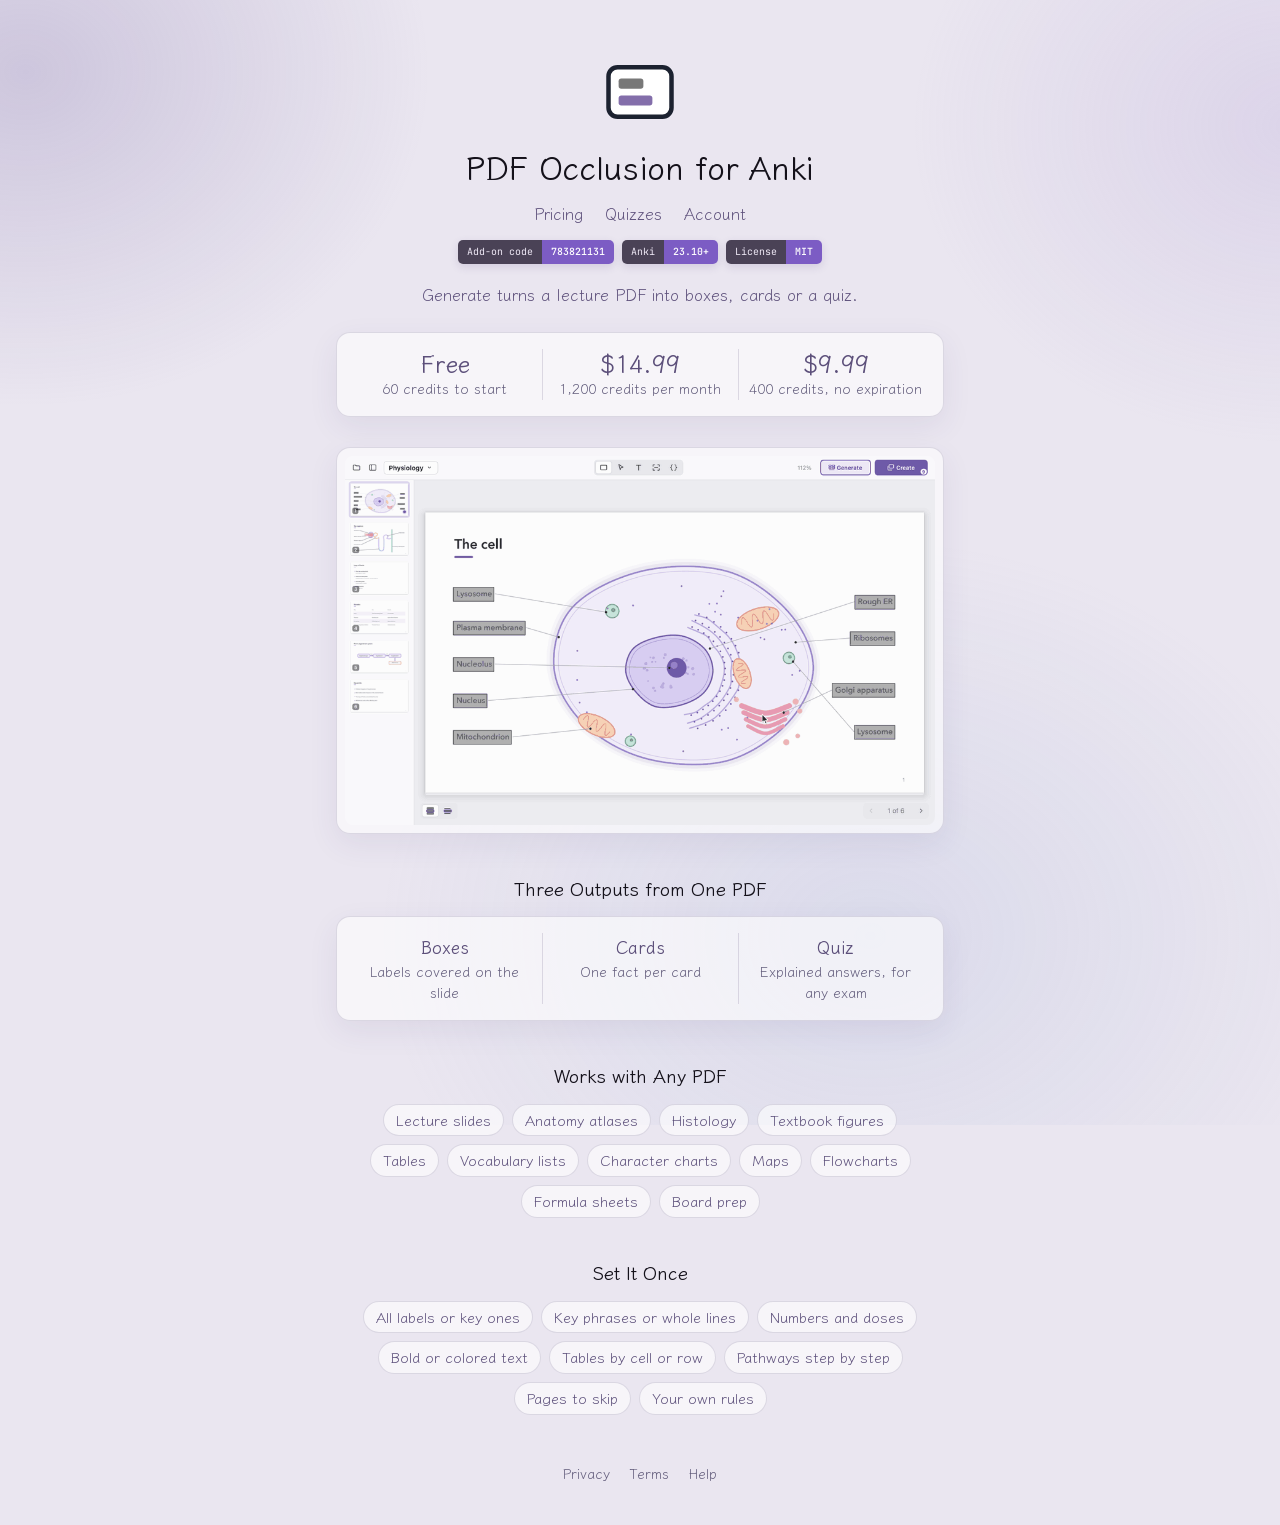
==== index.html @ ec4ec533 "Quiz player laid out like the jeff player (top bar, question list down the left, white card, round b" ====
<!doctype html>
<html lang="en">
<head>
<meta charset="utf-8">
<meta name="viewport" content="width=device-width, initial-scale=1">
<title>PDF Occlusion for Anki</title>
<meta name="description" content="PDF Occlusion is an Anki add-on that turns lecture PDFs into image occlusion cards. Generate places the boxes, writes text cards or makes a practice quiz. Your first 60 credits are free.">
<meta property="og:title" content="PDF Occlusion for Anki">
<meta property="og:description" content="An Anki add-on that turns lecture PDFs into flashcards and quizzes.">
<meta property="og:image" content="https://pdf-occlusion.com/assets/og.png">
<meta property="og:url" content="https://pdf-occlusion.com/">
<link rel="canonical" href="https://pdf-occlusion.com/">
<meta name="twitter:card" content="summary_large_image">
<link rel="icon" href="/favicon.svg" type="image/svg+xml">
<link rel="preconnect" href="https://fonts.googleapis.com">
<link rel="preconnect" href="https://fonts.gstatic.com" crossorigin>
<link href="https://fonts.googleapis.com/css2?family=Klee+One:wght@400;600&family=JetBrains+Mono:wght@400;500&display=swap" rel="stylesheet">
<link rel="stylesheet" href="/assets/site.css?v=040ac43d">
</head>
<body>
<main>
<div class="top">
  <a href="/" aria-label="PDF Occlusion home"><img class="mark" src="/assets/logo.svg" alt=""></a>
  <h1>PDF Occlusion for Anki</h1>
  <nav class="links" aria-label="Main">
    <a href="/pricing/">Pricing</a>
    <a href="/quiz/">Quizzes</a>
    <a href="/account/">Account</a>
  </nav>
</div>

<div class="badges">
  <span class="badge"><span class="badge-k">Add-on code</span><span class="badge-v">783821131</span></span>
  <span class="badge"><span class="badge-k">Anki</span><span class="badge-v">23.10+</span></span>
  <span class="badge"><span class="badge-k">License</span><span class="badge-v">MIT</span></span>
</div>

<p class="lede">Generate turns a lecture PDF into boxes, cards or a quiz.</p>

<div style="margin-top:26px"><div class="panel prices">
  <div><div class="amount">Free</div><div class="what">60 credits to start</div></div>
  <div><div class="amount">$14.99</div><div class="what">1,200 credits per month</div></div>
  <div><div class="amount">$9.99</div><div class="what">400 credits, no expiration</div></div>
</div></div>

<div class="panel demo">
  <img src="/assets/demo.gif" width="840" height="525" alt="PDF Occlusion open in Anki, placing boxes over the labels of a physiology slide">
</div>

<section class="center">
  <h2>Three Outputs from One PDF</h2>
  <div class="panel outputs">
    <div><div class="name">Boxes</div><div class="what">Labels covered on the slide</div></div>
    <div><div class="name">Cards</div><div class="what">One fact per card</div></div>
    <div><div class="name">Quiz</div><div class="what">Explained answers, for any exam</div></div>
  </div>
</section>

<section class="center">
  <h2>Works with Any PDF</h2>
  <ul class="chips">
    <li>Lecture slides</li>
    <li>Anatomy atlases</li>
    <li>Histology</li>
    <li>Textbook figures</li>
    <li>Tables</li>
    <li>Vocabulary lists</li>
    <li>Character charts</li>
    <li>Maps</li>
    <li>Flowcharts</li>
    <li>Formula sheets</li>
    <li>Board prep</li>
  </ul>
</section>

<section class="center">
  <h2>Set It Once</h2>
  <ul class="chips">
    <li>All labels or key ones</li>
    <li>Key phrases or whole lines</li>
    <li>Numbers and doses</li>
    <li>Bold or colored text</li>
    <li>Tables by cell or row</li>
    <li>Pathways step by step</li>
    <li>Pages to skip</li>
    <li>Your own rules</li>
  </ul>
</section>
</main>
<footer>
  <nav aria-label="Footer">
    <a href="/privacy/">Privacy</a>
    <a href="/terms/">Terms</a>
    <a href="mailto:support@pdf-occlusion.com">Help</a>
  </nav>
</footer>
<script>
(function () {
  try {
    var k = "po-anon", id = localStorage.getItem(k);
    if (!id) { id = crypto.randomUUID ? crypto.randomUUID() : String(Math.random()).slice(2) + Date.now(); localStorage.setItem(k, id); }
    var api = "https://pdf-occlusion-api.pdf-occlusion.workers.dev/v1/events";
    var send = function (name, props) {
      try { navigator.sendBeacon(api, new Blob([JSON.stringify({ anon: id, events: [{ name: name, at: Date.now(), props: props }] })], { type: "text/plain" })); } catch (e) {}
    };
    window.poTrack = send;
    var ref = document.referrer ? new URL(document.referrer).hostname : "";
    var utm = new URLSearchParams(location.search).get("utm_source") || "";
    send("page_view", { path: location.pathname, ref: ref === location.hostname ? "" : ref, utm: utm.slice(0, 40) });
    document.addEventListener("click", function (e) {
      var a = e.target.closest && e.target.closest("a, button");
      if (a) send("click", { window: "web", page: location.pathname, button: (a.textContent || a.getAttribute("aria-label") || "").trim().slice(0, 60), href: (a.getAttribute("href") || "").split("?")[0] });
    }, true);
  } catch (e) {}
})();
</script>
</body>
</html>
---- assets/site.css ----
/* pdf occlusion, in the bananasrlowkeygood house style */
* { margin: 0; padding: 0; box-sizing: border-box; }

:root {
  --bg: #eae6f0;
  --ink: #14111a;
  --accent: #5c4f7a;
  --accent-hi: #6e5f90;
  --accent-lo: #3e3456;
  --muted: #625c7b;
  --card: rgba(255, 255, 255, 0.6);
  --line: rgba(92, 79, 122, 0.18);
  --gray: #c9c5d1;
  --red: #b3445a;
  --mono: "JetBrains Mono", ui-monospace, Menlo, monospace;
}

html { -webkit-text-size-adjust: 100%; }
body {
  font-family: "Klee One", cursive;
  font-size: 16px;
  line-height: 1.55;
  background: var(--bg);
  color: var(--ink);
  min-height: 100vh;
  overflow-x: hidden;
  position: relative;
}
body::before {
  content: "";
  position: fixed;
  inset: -25%;
  z-index: 0;
  pointer-events: none;
  background:
    radial-gradient(34% 40% at 18% 22%, rgba(124, 108, 168, 0.26), transparent 62%),
    radial-gradient(32% 38% at 84% 26%, rgba(170, 150, 210, 0.22), transparent 62%),
    radial-gradient(40% 46% at 62% 86%, rgba(150, 170, 214, 0.18), transparent 64%);
  animation: drift 26s ease-in-out infinite alternate;
}
@keyframes drift {
  0%   { transform: translate3d(-2%, -1%, 0) scale(1.05); }
  100% { transform: translate3d(2%, 3%, 0) scale(1.13); }
}
@media (prefers-reduced-motion: reduce) { body::before { animation: none; } }

main, footer { position: relative; z-index: 1; }
main { max-width: 640px; margin: 0 auto; padding: 56px 16px 40px; }

a { color: var(--accent); text-decoration: none; }
a:hover { text-decoration: underline; }
:focus-visible { outline: 2px solid var(--accent); outline-offset: 2px; border-radius: 4px; }

/* top of every page: the mark, the name, the links */
.top { display: flex; flex-direction: column; align-items: center; text-align: center; }
.top .mark { width: 72px; height: 72px; }
.top.small .mark { width: 44px; height: 44px; }
h1 { font-weight: 600; font-size: 2rem; letter-spacing: -0.01em; margin-top: 8px; }
.top.small h1 { font-size: 1.5rem; margin-top: 4px; }
nav.links { display: flex; justify-content: center; flex-wrap: wrap; gap: 6px 22px; margin-top: 10px; }
nav.links a[aria-current] { color: var(--ink); }

.badges { display: flex; justify-content: center; flex-wrap: wrap; gap: 8px; margin: 14px 0 0; }
.badge {
  display: inline-flex; border-radius: 5px; overflow: hidden; text-decoration: none;
  font-family: var(--mono); font-size: 0.62rem; box-shadow: 0 3px 8px rgba(70, 50, 110, 0.14);
}
.badge:hover { text-decoration: none; }
.badge span { padding: 4px 9px; white-space: nowrap; }
.badge-k { background: #4a4256; color: #efe9f6; }
.badge-v { background: #7c5cc4; color: #fff; font-weight: 500; }

.lede { text-align: center; color: var(--accent); max-width: 44ch; margin: 18px auto 0; }

section { margin-top: 40px; }
section.center h2 { text-align: center; margin-bottom: 14px; }
h2 { font-size: 1.15rem; font-weight: 600; margin-bottom: 8px; }
p + p { margin-top: 10px; }
.muted { color: var(--muted); }
.small { font-size: 0.88rem; }
.center { text-align: center; }

.panel {
  background: var(--card); border: 1px solid var(--line); border-radius: 14px;
  padding: 18px 20px; box-shadow: 0 10px 30px rgba(70, 50, 110, 0.08);
}
.panel + .panel { margin-top: 14px; }
.demo { padding: 8px; margin-top: 30px; }
.demo img { display: block; width: 100%; height: auto; border-radius: 8px; }

ul.plain { list-style: none; }
ul.dots { padding-left: 1.1em; }
ul.dots li + li { margin-top: 4px; }

/* buttons, as on rounds */
button, .btn {
  font: inherit; font-size: 0.95rem; cursor: pointer; display: inline-flex; align-items: center; gap: 8px;
  border: 1px solid var(--line); background: var(--card); color: var(--accent);
  border-radius: 10px; padding: 7px 14px; text-decoration: none; line-height: 1.3;
}
button:hover:not(:disabled), .btn:hover { border-color: var(--accent); text-decoration: none; }
.primary { background: var(--accent); color: #fff; border-color: var(--accent); }
.primary:hover:not(:disabled) { background: var(--accent-hi); border-color: var(--accent-hi); }
.primary:active:not(:disabled) { background: var(--accent-lo); }
button:disabled { background: var(--gray); border-color: var(--gray); color: #fff; cursor: default; }
.row { display: flex; flex-wrap: wrap; gap: 8px; margin-top: 14px; }
.row.center { justify-content: center; }
.g-icon { width: 16px; height: 16px; }

/* pricing: one line per way to pay */
.price-list li {
  display: grid; grid-template-columns: minmax(0, 1fr) auto; align-items: center; gap: 4px 16px;
  padding: 14px 0; border-top: 1px solid var(--line);
}
.price-list li:first-child { border-top: none; padding-top: 2px; }
.price-list li:last-child { padding-bottom: 2px; }
.price-list .name { font-weight: 600; }
.price-list .what { color: var(--muted); font-size: 0.9rem; }
.price-list .amount { color: var(--accent); }

/* account */
.left { font-size: 2.6rem; font-weight: 600; color: var(--accent); line-height: 1.1; }
dl.kv { display: grid; grid-template-columns: max-content 1fr; gap: 4px 18px; margin-top: 12px; font-size: 0.95rem; }
dl.kv dt { color: var(--muted); }
.list li { display: flex; justify-content: space-between; gap: 12px; padding: 7px 0; border-top: 1px solid var(--line); font-size: 0.95rem; }
.list li:first-child { border-top: none; }
.list li span:last-child { color: var(--muted); white-space: nowrap; }
h3 { font-size: 1rem; font-weight: 600; margin-bottom: 6px; }

.code { font-family: var(--mono); font-size: 2rem; letter-spacing: 0.08em; color: var(--accent); text-align: center; margin-top: 18px; }
.note { margin-top: 14px; color: var(--accent); }
.error { margin-top: 14px; color: var(--red); font-size: 0.92rem; }

/* privacy and terms */
.prose h2 { margin-top: 28px; }
.prose ul { padding-left: 1.1em; margin-top: 8px; }
.prose li + li { margin-top: 6px; }

footer { max-width: 640px; margin: 0 auto; padding: 8px 16px 40px; text-align: center; font-size: 0.88rem; }
footer nav { display: flex; justify-content: center; flex-wrap: wrap; gap: 6px 20px; }
footer a { color: var(--muted); }

.hidden { display: none !important; }

@media (max-width: 520px) {
  main { padding-top: 40px; }
  .price-list li { grid-template-columns: 1fr; }
}

/* back to the home page, top left on every other page */
.back { position: absolute; top: 18px; left: 16px; z-index: 2; color: var(--accent); font-size: 1rem; }
.back:hover { color: var(--accent); }

/* home: prices up front */
.prices { display: grid; grid-template-columns: repeat(3, 1fr); text-align: center; padding: 16px 10px; }
.prices > div + div { border-left: 1px solid var(--line); }
.prices .amount { font-size: 1.5rem; font-weight: 600; color: var(--accent); line-height: 1.2; }
.prices .what { color: var(--muted); font-size: 0.88rem; }

.prose b { font-weight: 600; }

@media (max-width: 520px) {
  .prices { grid-template-columns: 1fr; gap: 10px; }
  .prices > div + div { border-left: none; border-top: 1px solid var(--line); padding-top: 10px; }
}

/* home: the settings, as small chips */
.chips { list-style: none; display: flex; flex-wrap: wrap; justify-content: center; gap: 8px; max-width: 560px; margin: 0 auto; }
.chips li { background: var(--card); border: 1px solid var(--line); border-radius: 999px; padding: 4px 12px; font-size: 0.92rem; color: var(--accent); }

/* quiz: one question at a time, the question list down the left */
:root { --green: #3f7d5c; --amber: #a8730f; }
main.wide { max-width: 1000px; }
button.q-tool { font-size: 0.8rem; padding: 2px 9px; border-radius: 7px; color: var(--muted); white-space: nowrap; }
button.q-tool:hover:not(:disabled) { color: var(--accent); }
button.q-tool.armed { color: var(--red); border-color: var(--red); background: rgba(179, 68, 90, 0.08); }
button.q-tool:disabled { background: transparent; border-color: var(--line); color: var(--gray); }

.q-layout { display: flex; align-items: flex-start; gap: 18px; }
.q-main { flex: 1 1 auto; min-width: 0; }
.q-rail {
  position: sticky; top: 14px; flex: 0 0 156px; display: flex; flex-direction: column; gap: 9px;
  max-height: calc(100vh - 28px); padding: 12px; border-radius: 14px;
  background: var(--card); border: 1px solid var(--line);
}
.q-rail-title { font-size: 0.85rem; color: var(--accent); font-weight: 600; }
.q-counts { font-size: 0.78rem; color: var(--muted); line-height: 1.5; }
.q-counts b { color: var(--ink); font-weight: 600; }
.q-scope { display: flex; border: 1px solid var(--line); border-radius: 8px; overflow: hidden; flex: none; }
.q-scope button { flex: 1 1 0; justify-content: center; border: none; border-radius: 0; background: transparent; font-size: 0.78rem; padding: 3px 4px; white-space: nowrap; }
.q-scope button.on { background: var(--accent); color: #fff; }
.q-grid {
  display: grid; grid-template-columns: repeat(auto-fill, minmax(30px, 1fr)); grid-auto-rows: 30px; gap: 5px;
  align-content: start; min-height: 0; overflow-y: auto; padding: 3px;
}
button.q-chip {
  position: relative; justify-content: center; padding: 0; height: 30px; border-radius: 7px;
  font-family: var(--mono); font-size: 0.72rem; color: var(--muted); background: rgba(255, 255, 255, 0.7);
}
button.q-chip.right { color: var(--green); border-color: rgba(63, 125, 92, 0.55); background: rgba(63, 125, 92, 0.12); }
button.q-chip.wrong { color: var(--red); border-color: rgba(179, 68, 90, 0.55); background: rgba(179, 68, 90, 0.1); }
button.q-chip.skipped { color: var(--amber); border-color: rgba(168, 115, 15, 0.5); background: rgba(168, 115, 15, 0.1); }
button.q-chip.current { box-shadow: 0 0 0 2px var(--accent); }
button.q-chip.flagged::after { content: "\2691"; position: absolute; top: 0; right: 2px; font-size: 0.6rem; line-height: 1.1; color: var(--amber); }
.q-legend { display: flex; flex-direction: column; gap: 3px; padding-top: 8px; border-top: 1px solid var(--line); font-size: 0.74rem; color: var(--muted); }
.q-legend span { display: inline-flex; align-items: center; gap: 6px; }
.q-sw { width: 10px; height: 10px; border-radius: 3px; border: 1px solid var(--line); display: inline-block; }
.q-sw.right { background: rgba(63, 125, 92, 0.25); border-color: var(--green); }
.q-sw.wrong { background: rgba(179, 68, 90, 0.2); border-color: var(--red); }
.q-sw.skipped { background: rgba(168, 115, 15, 0.2); border-color: var(--amber); }
.q-flag-key { font-style: normal; color: var(--amber); width: 10px; text-align: center; }

.q-top { display: flex; justify-content: space-between; align-items: center; gap: 10px; }
.q-meta { color: var(--muted); font-size: 0.85rem; }
.q-tools { display: inline-flex; gap: 6px; }
button.q-timer { font-family: var(--mono); font-variant-numeric: tabular-nums; min-width: 52px; justify-content: center; }
button.q-timer.running { color: var(--accent); border-color: var(--accent); }
button.q-timer.done { color: var(--red); border-color: var(--red); background: rgba(179, 68, 90, 0.08); }
button.q-id { font-family: var(--mono); }
.q-hist { display: flex; flex-wrap: wrap; gap: 5px; margin-top: 8px; }
.q-hist:empty { display: none; }
.q-try { font-size: 0.75rem; padding: 0 9px; border-radius: 999px; border: 1px solid var(--line); white-space: nowrap; }
.q-try.ok { color: var(--green); border-color: rgba(63, 125, 92, 0.5); background: rgba(63, 125, 92, 0.08); }
.q-try.bad { color: var(--red); border-color: rgba(179, 68, 90, 0.5); background: rgba(179, 68, 90, 0.07); }
.q-try b { font-weight: 600; }

.q-stem { white-space: pre-wrap; line-height: 1.7; margin-top: 12px; }
.q-tbl-wrap { overflow-x: auto; margin-top: 12px; }
.q-tbl { border-collapse: collapse; font-size: 0.9rem; min-width: 60%; }
.q-tbl th, .q-tbl td { text-align: left; padding: 5px 12px 5px 0; border-bottom: 1px solid var(--line); }
.q-tbl th { color: var(--muted); font-weight: 400; }
.q-choices { display: flex; flex-direction: column; gap: 8px; margin-top: 16px; }
button.q-choice {
  width: 100%; text-align: left; align-items: flex-start; gap: 12px; color: var(--ink);
  padding: 10px 14px; border-radius: 10px; line-height: 1.45;
}
.q-choice-text { -webkit-user-select: text; user-select: text; }
/* touch: a long press strikes a choice, so no callout or text selection on it */
@media (hover: none) and (pointer: coarse) {
  button.q-choice, button.q-choice .q-choice-text { -webkit-touch-callout: none; -webkit-user-select: none; user-select: none; }
}
.q-letter { color: var(--accent); font-weight: 600; min-width: 1em; }
button.q-choice.selected { border-color: var(--accent); background: rgba(92, 79, 122, 0.1); }
button.q-choice.struck .q-choice-text { text-decoration: line-through; color: var(--muted); }
button.q-choice.locked { cursor: default; }
button.q-choice.locked:hover { border-color: var(--line); }
button.q-choice.right, button.q-choice.right:hover { border-color: var(--green); background: rgba(63, 125, 92, 0.12); }
button.q-choice.wrong, button.q-choice.wrong:hover { border-color: var(--red); background: rgba(179, 68, 90, 0.1); }
button.q-choice.right .q-letter { color: var(--green); }
button.q-choice.wrong .q-letter { color: var(--red); }
.q-exp { margin-top: 16px; padding-top: 12px; border-top: 1px solid var(--line); font-size: 0.95rem; }
.q-exp h3 { font-size: 0.9rem; color: var(--muted); font-weight: 600; margin-bottom: 6px; }
.q-exp p + p { margin-top: 8px; }
.q-exp p.right b { color: var(--green); }
.q-exp b { font-weight: 600; color: var(--accent); }
.q-actions { display: flex; flex-wrap: wrap; justify-content: space-between; align-items: center; gap: 10px; margin-top: 16px; padding-top: 14px; border-top: 1px solid var(--line); }
.q-score { color: var(--muted); font-size: 0.9rem; }
.q-buttons { display: flex; flex-wrap: wrap; justify-content: flex-end; gap: 8px; margin-left: auto; }
button.q-flag.on { color: #fff; background: var(--amber); border-color: var(--amber); }
button.q-flag.on:hover:not(:disabled) { border-color: var(--amber); }

/* highlights, and the bubble that adds or removes them */
mark.hl { background: #ffe98a; color: inherit; border-radius: 2px; padding: 0.05em 0; -webkit-box-decoration-break: clone; box-decoration-break: clone; cursor: pointer; }
.hl-pop {
  position: absolute; z-index: 30; display: none; gap: 2px; padding: 3px; border-radius: 8px;
  background: #2c2733; box-shadow: 0 4px 14px rgba(20, 17, 26, 0.3); transform: translate(-50%, calc(-100% - 8px));
}
.hl-pop.visible { display: flex; }
.hl-pop.below { transform: translate(-50%, 8px); }
.hl-pop button { border: none; background: transparent; color: #f2eefa; font-size: 0.82rem; padding: 4px 9px; border-radius: 6px; gap: 6px; }
.hl-pop button:hover:not(:disabled) { background: #453d54; }
.hl-pop button[hidden] { display: none; }
.hl-pop .dot { width: 10px; height: 10px; border-radius: 2px; background: #ffe98a; }

/* the score */
.q-result { display: flex; flex-direction: column; align-items: center; gap: 18px; text-align: center; padding: 26px 20px; }
.q-result h2 { margin: 0; }
.q-donut { position: relative; width: 148px; height: 148px; }
.q-donut svg { transform: rotate(-90deg); }
.q-donut-track { stroke: var(--line); }
.q-donut-arc { stroke: var(--green); }
.q-donut-label { position: absolute; inset: 0; display: flex; flex-direction: column; align-items: center; justify-content: center; }
.q-donut-pct { font-size: 1.9rem; font-weight: 600; line-height: 1.1; }
.q-stats { display: grid; grid-template-columns: repeat(5, 1fr); gap: 8px; width: 100%; max-width: 520px; }
.q-stats > div { border: 1px solid var(--line); border-radius: 10px; padding: 10px 4px; background: rgba(255, 255, 255, 0.5); }
.q-stats .v { font-size: 1.35rem; font-weight: 600; line-height: 1.2; }
.q-stats .v.right { color: var(--green); }
.q-stats .v.wrong { color: var(--red); }
.q-stats .l { font-size: 0.8rem; color: var(--muted); }
.q-result .row { margin-top: 0; }

/* Redo Missed: the correct tiles are filed away, the missed ones stay */
.q-veil {
  position: fixed; inset: 0; z-index: 40; display: flex; flex-direction: column; align-items: center; justify-content: center;
  gap: 24px; padding: 32px 16px; background: var(--bg); opacity: 0; transition: opacity 0.4s ease; cursor: pointer;
}
.q-veil.on { opacity: 1; }
.q-veil-head { font-size: 1.05rem; font-weight: 600; color: var(--accent); }
.q-veil-grid { --chip: 30px; display: flex; flex-wrap: wrap; justify-content: center; align-content: center; gap: 5px; width: 100%; max-width: 560px; max-height: 50vh; overflow: hidden; }
.q-tile { transition: transform 0.55s cubic-bezier(0.45, 0, 0.7, 0.25), opacity 0.55s ease; will-change: transform, opacity; }
.q-tile > i {
  display: inline-flex; align-items: center; justify-content: center; width: var(--chip); height: var(--chip);
  border: 1px solid var(--line); border-radius: 7px; font-family: var(--mono); font-size: 0.72rem; font-style: normal;
  animation: q-wiggle 1.15s ease-in-out infinite;
}
.q-tile > i.still { animation: none; }
.q-tile.ok > i { color: var(--green); border-color: rgba(63, 125, 92, 0.55); background: rgba(63, 125, 92, 0.12); }
.q-tile.bad > i { color: var(--red); border-color: rgba(179, 68, 90, 0.55); background: rgba(179, 68, 90, 0.1); }
@keyframes q-wiggle {
  0%, 100% { transform: translate(0, 0) rotate(0deg); }
  25% { transform: translate(0, -1.5px) rotate(-1.5deg); }
  50% { transform: translate(0, 1px) rotate(1deg); }
  75% { transform: translate(0, -1px) rotate(1.5deg); }
}
.q-bin { position: relative; width: 128px; height: 84px; border: 2px solid var(--gray); border-top: none; border-radius: 0 0 16px 16px; background: var(--card); overflow: hidden; }
.q-bin-fill { position: absolute; left: 0; right: 0; bottom: 0; height: 0; background: rgba(63, 125, 92, 0.22); transition: height 0.3s ease; }
.q-bin-label { position: absolute; inset: 0; display: flex; align-items: center; justify-content: center; font-size: 1.1rem; color: var(--accent); font-family: var(--mono); }
.q-veil-note { min-height: 1.5em; color: var(--accent); }

/* phone: the question list lies across the top and scrolls sideways */
@media (max-width: 760px) {
  .q-layout { flex-direction: column; gap: 12px; }
  .q-rail { position: static; flex: none; width: 100%; max-height: none; flex-direction: row; align-items: center; gap: 10px; padding: 8px 10px; }
  .q-rail-title, .q-legend { display: none; }
  .q-counts { flex: none; font-size: 0.74rem; }
  .q-scope { flex-direction: column; }
  .q-grid { flex: 1 1 auto; grid-template-columns: none; grid-auto-flow: column; grid-auto-columns: 30px; overflow-x: auto; overflow-y: hidden; }
  .q-stats { grid-template-columns: repeat(3, 1fr); }
  .q-card { padding: 16px 14px; }
  .q-buttons { width: 100%; gap: 6px; justify-content: space-between; }
}
.list li a { overflow: hidden; text-overflow: ellipsis; }


/* pricing: what a credit buys */
.costs { margin-bottom: 14px; }
@media (max-width: 520px) {
  .outputs.costs { grid-template-columns: repeat(3, 1fr); gap: 0; padding: 14px 4px; }
  .outputs.costs > div { padding: 0 6px; }
  .outputs.costs > div + div { border-top: none; border-left: 1px solid var(--line); padding-top: 0; }
}

/* home: the three outputs */
.outputs { display: grid; grid-template-columns: repeat(3, 1fr); text-align: center; padding: 16px 10px; }
.outputs > div { padding: 0 10px; }
.outputs > div + div { border-left: 1px solid var(--line); }
.outputs .name { font-weight: 600; color: var(--accent); font-size: 1.1rem; }
.outputs .what { color: var(--muted); font-size: 0.88rem; }
@media (max-width: 520px) {
  .outputs { grid-template-columns: 1fr; gap: 10px; }
  .outputs > div + div { border-left: none; border-top: 1px solid var(--line); padding-top: 10px; }
}

/* quiz: a slide image, cropped to its box */
.q-fig { display: flex; flex-direction: column; align-items: center; margin-top: 14px; }
.q-crop {
  position: relative; overflow: hidden; max-width: 100%; border-radius: 8px;
  border: 1px solid var(--line); background: var(--line); cursor: zoom-in;
}
.q-crop.ready { background: #fff; }
.q-crop img { position: absolute; display: block; max-width: none; }
.q-fig figcaption { margin-top: 6px; max-width: 52ch; text-align: center; color: var(--muted); font-size: 0.82rem; line-height: 1.4; }
.q-fig figcaption span { display: block; }
.q-fig .q-credit { font-size: 0.75rem; }
.q-exp .q-fig { margin-top: 12px; }
.q-zoom {
  position: fixed; inset: 0; z-index: 10; display: flex; align-items: center; justify-content: center;
  padding: 16px; background: rgba(20, 17, 26, 0.94); cursor: zoom-out;
}
.q-zoom .q-fig { width: 100%; margin: 0; }
.q-zoom .q-crop { cursor: zoom-out; border-color: transparent; }
.q-zoom figcaption { color: #d9d4e4; }

/* quiz home (/quiz/ with no quiz): the jeff front page. A bar across the
   top, the student's quizzes grouped by month with a box to tick each, the
   practice history, questions by ID, and the bar that starts a set. */
.is-home .play-only, .is-play .home-only { display: none !important; }
.is-home main.wide { max-width: none; padding: 0; }
.is-home body::before { display: none; }
.qh { --h-card: #f0ecf8; --h-line: #c5bee0; --h-field: #fbf9fe; }
.qh button { font: inherit; line-height: normal; gap: 0; }
.qh a:hover { text-decoration: none; }
.qh .h-top {
  position: sticky; top: 0; z-index: 10; display: flex; align-items: center; justify-content: space-between;
  gap: 1rem; width: 100%; padding: 0.7rem 1.5rem; background: var(--h-card); border-bottom: 1px solid var(--h-line);
}
.qh .h-top-left, .qh .h-top-right { display: flex; align-items: center; gap: 1rem; min-width: 0; }
.qh .h-top-right { gap: 0.7rem; }
.qh .h-back { font-size: 0.88rem; color: var(--muted); white-space: nowrap; transition: opacity 0.15s; }
.qh .h-back:hover { color: var(--accent); }
.qh .h-title { font-size: 0.95rem; color: var(--ink); }
.qh .h-link {
  display: inline-flex; align-items: center; height: 26px; padding: 0 10px; border: 1px solid var(--h-line);
  border-radius: 6px; font-size: 0.8rem; color: var(--accent); white-space: nowrap; transition: border-color 0.15s, background 0.15s;
}
.qh .h-link:hover { border-color: var(--accent); background: rgba(92, 79, 122, 0.06); }
.qh button.h-link { background: transparent; cursor: pointer; }
.qh .h-link.on { border-color: var(--accent); background: rgba(92, 79, 122, 0.1); }
.qh button.h-link:disabled { color: #a3a1ab; border-color: #d9d7de; background: transparent; cursor: default; }
.qh .h-rule { align-self: stretch; width: 1px; margin: 0.15rem 0.1rem; background: var(--h-line); }
.qh .h-who { font-size: 0.82rem; color: var(--muted); text-transform: lowercase; white-space: nowrap; overflow: hidden; text-overflow: ellipsis; }
.qh .h-who:empty, .qh .h-who:empty + .h-rule { display: none; }
.qh .h-content { display: flex; flex-direction: column; align-items: center; width: 100%; padding: 2rem 1.5rem 4rem; }
.qh.picking .h-content { padding-bottom: 8rem; }
.qh .h-desk { display: flex; flex-direction: column; gap: 0.65rem; width: 100%; max-width: 720px; }
.qh .h-card {
  display: flex; flex-direction: column; padding: 0.65rem 1rem; background: var(--h-card);
  border: 1px solid var(--h-line); border-radius: 10px; transition: border-color 0.2s, box-shadow 0.2s;
}
.qh .h-card:hover { border-color: var(--accent); box-shadow: 0 4px 16px rgba(92, 79, 122, 0.1); }
.qh .h-row { display: flex; align-items: center; justify-content: space-between; gap: 1rem; }
.qh .h-left { display: flex; align-items: baseline; flex-wrap: wrap; gap: 0.6rem; min-width: 0; }
.qh .h-name { font-size: 1rem; color: var(--ink); }
.qh .h-count { display: inline-flex; gap: 0.7em; font-size: 0.82rem; color: var(--muted); white-space: nowrap; }
.qh .h-count:empty { display: none; }
.qh .h-actions { display: flex; gap: 0.4rem; flex-shrink: 0; }
.qh .h-btn {
  display: inline-flex; align-items: center; justify-content: center; height: 30px; padding: 0 12px; border: none; border-radius: 6px;
  background: var(--accent); color: var(--h-card); font-size: 0.84rem; white-space: nowrap; transition: background-color 0.2s ease;
}
.qh .h-btn:hover:not(:disabled) { background: var(--accent-hi); }
.qh .h-btn:active:not(:disabled) { background: var(--accent-lo); }
.qh .h-btn.outline { background: transparent; border: 1px solid var(--h-line); color: var(--accent); }
.qh .h-btn.outline:hover:not(:disabled) { border-color: var(--accent); background: rgba(92, 79, 122, 0.06); }
.qh .h-btn .g-icon { margin-right: 8px; }
.qh .h-list { display: flex; flex-direction: column; gap: 0.25rem; margin-top: 0.5rem; padding-top: 0.5rem; border-top: 1px solid var(--h-line); }
.qh .h-empty { font-size: 0.86rem; color: var(--muted); padding: 0.3rem 0.5rem; }
/* one quiz, or one test: name on the left, where you stand on the right */
.qh .h-item {
  display: flex; align-items: center; justify-content: space-between; gap: 0.75rem; padding: 0.3rem 0.5rem;
  border-radius: 5px; background: rgba(92, 79, 122, 0.06); font-size: 0.9rem; color: var(--accent); transition: background 0.15s;
}
.qh .h-item:hover { background: rgba(92, 79, 122, 0.14); }
.qh .h-item.picked { background: rgba(92, 79, 122, 0.16); }
.qh .h-item-name { flex: 1 1 auto; min-width: 0; overflow: hidden; text-overflow: ellipsis; white-space: nowrap; }
.qh .h-item-sub { color: var(--muted); }
.qh .h-stat { display: inline-flex; gap: 0.7em; flex-shrink: 0; font-size: 0.8rem; color: var(--muted); white-space: nowrap; }
.qh .h-small {
  height: 24px; padding: 0 9px; flex-shrink: 0; border-radius: 5px; background: transparent; border: 1px solid var(--h-line);
  color: var(--accent); font-size: 0.76rem; white-space: nowrap; transition: background-color 0.15s, border-color 0.15s, color 0.15s;
}
.qh .h-small:hover:not(:disabled) { background: var(--accent); border-color: var(--accent); color: var(--h-card); }
.qh .h-small.armed, .qh .h-small.armed:hover { background: transparent; border-color: var(--red); color: var(--red); }
.qh .h-small:disabled { background: transparent; border-color: var(--h-line); color: #b5b5b5; }
/* a month of quizzes, with a box that ticks the lot */
.qh .h-group { display: flex; flex-direction: column; }
.qh .h-group-head { display: flex; align-items: center; gap: 0.4rem; }
.qh .h-group-title { display: flex; align-items: baseline; gap: 0.5rem; flex: 1 1 auto; min-width: 0; padding: 0.35rem 0.5rem; color: var(--ink); font-size: 0.92rem; }
.qh .h-group-name { white-space: nowrap; }
.qh .h-group-count { display: inline-flex; gap: 0.7em; margin-left: auto; font-size: 0.8rem; color: var(--muted); white-space: nowrap; }
.qh .h-group-items { display: flex; flex-direction: column; gap: 0.25rem; padding: 0.15rem 0 0.4rem 1.2rem; }
.qh .h-tick {
  flex-shrink: 0; align-self: center; width: 0.8rem; height: 0.8rem; margin: -0.3rem 0; padding: 0.3rem;
  box-sizing: content-box; background: none; border: none; border-radius: 0; cursor: pointer;
}
.qh .h-tick:hover { background: none; }
.qh .h-tick::before {
  content: ""; display: block; width: 100%; height: 100%; box-sizing: border-box; border: 1px solid var(--accent);
  border-radius: 3px; opacity: 0.75; transition: background 0.12s, opacity 0.12s;
}
.qh .h-tick:hover::before { opacity: 1; }
.qh .picked > .h-tick::before, .qh .h-tick.on::before { background: var(--accent); opacity: 1; }
.qh .h-sub-head { padding: 0.45rem 0.5rem 0.15rem; font-size: 0.82rem; color: var(--muted); }
.qh .h-list > .h-sub-head:first-child { padding-top: 0.1rem; }
.qh .h-card.shut > :not(.h-row) { display: none; }
/* questions by ID */
.qh .h-ids { flex-direction: row; align-items: center; gap: 0.4rem; }
.qh .h-ids input {
  flex: 1 1 auto; min-width: 0; height: 30px; padding: 0 0.6rem; border: 1px solid var(--h-line); border-radius: 6px;
  background: var(--h-field); color: var(--ink); font: inherit; font-size: 0.88rem; outline: none;
}
.qh .h-ids input:focus { border-color: var(--accent); }
.qh .h-ids input::placeholder { color: var(--muted); opacity: 1; }
/* nothing to start is plain gray */
.qh .h-btn:disabled, .qh .h-btn:disabled:hover { background: #e4e4e4; border-color: #e4e4e4; color: #9a9a9a; cursor: default; }
/* the set being picked, and what to play from it */
.qh .h-pickbar {
  position: fixed; left: 50%; bottom: 1rem; transform: translateX(-50%); z-index: 20; display: none; align-items: center;
  justify-content: center; flex-wrap: wrap; gap: 0.6rem 0.8rem; width: max-content; max-width: calc(100% - 2rem);
  padding: 0.6rem 0.8rem; background: var(--h-field); border: 1px solid var(--h-line); border-radius: 12px;
  box-shadow: 0 10px 34px rgba(92, 79, 122, 0.22);
}
.qh .h-pickbar.open { display: flex; }
.qh .h-pick-count { font-size: 0.86rem; color: var(--accent); white-space: nowrap; }
.qh .h-seg { display: flex; border: 1px solid var(--h-line); border-radius: 6px; overflow: hidden; }
.qh .h-seg button { height: 28px; padding: 0 10px; border: none; border-radius: 0; background: transparent; color: var(--accent); font-size: 0.8rem; white-space: nowrap; }
.qh .h-seg button + button { border-left: 1px solid var(--h-line); }
.qh .h-seg button:hover:not(:disabled) { background: rgba(92, 79, 122, 0.08); }
.qh .h-seg button.on, .qh .h-seg button.on:hover { background: var(--accent); color: var(--h-card); }
.qh .h-seg button:disabled { background: transparent; color: #b5b5b5; cursor: default; }
.qh .h-error { font-size: 0.8rem; color: var(--red); text-align: center; }
/* naming a group: new, renamed, or the one ticked quizzes move to */
.qh .h-name-form { display: flex; align-items: center; gap: 0.4rem; flex: 1 1 auto; min-width: 0; }
#h-new-form { margin-top: 0.55rem; }
.qh .h-group-head .h-name-form { padding: 0.15rem 0; }
.qh .h-name-form input {
  flex: 1 1 auto; min-width: 0; height: 28px; padding: 0 0.6rem; border: 1px solid var(--h-line); border-radius: 6px;
  background: var(--h-field); color: var(--ink); font: inherit; font-size: 0.82rem; outline: none;
}
.qh .h-name-form input:focus { border-color: var(--accent); }
.qh .h-name-form input::placeholder { color: var(--muted); opacity: 1; }
.qh .h-pickbar .h-name-form { flex: 0 1 auto; }
.qh .h-pickbar .h-name-form input { width: 11rem; height: 30px; }
.qh .h-select {
  height: 30px; padding: 0 1.6rem 0 0.6rem; border: 1px solid var(--h-line); border-radius: 6px; font: inherit; font-size: 0.84rem;
  color: var(--accent); cursor: pointer; appearance: none; -webkit-appearance: none;
  background: transparent url("data:image/svg+xml,%3Csvg xmlns='http://www.w3.org/2000/svg' width='10' height='6'%3E%3Cpath d='M1 1l4 4 4-4' fill='none' stroke='%235c4f7a' stroke-width='1.4'/%3E%3C/svg%3E") no-repeat right 0.55rem center;
}
.qh .h-select:hover { border-color: var(--accent); }
.qh .h-tick:disabled { opacity: 0.3; cursor: default; }
@media (max-width: 560px) {
  .qh .h-top { flex-wrap: wrap; row-gap: 0.55rem; padding: 0.6rem 1rem; }
  .qh .h-top-right { width: 100%; gap: 0.5rem; }
  .qh .h-who, .qh .h-rule { display: none; }
  .qh .h-content { padding: 1.25rem 1rem 4rem; }
  .qh .h-group-count { display: none; }
  .qh .h-row:not(.keep) { flex-direction: column; align-items: stretch; gap: 0.55rem; }
  .qh .h-row:not(.keep) .h-actions > * { flex: 1 1 0; }
  .qh .h-item-name { white-space: normal; overflow: visible; }
  .qh .h-group-items { padding-left: 0.4rem; }
}
@media (max-width: 360px) {
  .q-buttons button { padding: 6px 8px; font-size: 0.85rem; }
}

/* pricing: three plans side by side */
main.wide .narrow { max-width: 640px; margin: 0 auto; }
.plans { display: grid; grid-template-columns: repeat(3, minmax(0, 1fr)); gap: 16px; max-width: 980px; margin: 34px auto 0; align-items: stretch; }
.plans .panel + .panel { margin-top: 0; }
.plan { display: flex; flex-direction: column; padding: 22px 22px 20px; }
.plan h2 { margin: 0; font-size: 1.1rem; }
.plan-head { display: flex; align-items: center; justify-content: space-between; gap: 10px; min-height: 28px; }
.plan > h2 { min-height: 28px; display: flex; align-items: center; }
.plan .price { display: flex; align-items: baseline; gap: 8px; margin-top: 16px; }
.plan .amount { font-size: 2.2rem; font-weight: 600; color: var(--ink); line-height: 1.1; font-variant-numeric: tabular-nums; }
.plan .per { color: var(--muted); font-size: 0.92rem; }
.plan .bill { color: var(--muted); font-size: 0.88rem; margin-top: 2px; min-height: 1.4em; }
.plan .credits { margin-top: 18px; padding-top: 14px; border-top: 1px solid var(--line); font-weight: 600; color: var(--accent); }
.plan .gets { font-size: 0.92rem; margin-top: 2px; }
.plan > .btn, .plan > button { margin-top: auto; justify-content: center; }
.plan .gets { margin-bottom: 20px; }
.main-plan { border-color: rgba(92, 79, 122, 0.45); }

.seg { display: flex; border: 1px solid var(--line); border-radius: 8px; overflow: hidden; flex-shrink: 0; }
.seg button { border: none; border-radius: 0; background: transparent; font-size: 0.8rem; padding: 3px 10px; }
.seg button + button { border-left: 1px solid var(--line); }
.seg button.on, .seg button.on:hover:not(:disabled) { background: var(--accent); color: #fff; }

.cost-list li { display: flex; justify-content: space-between; gap: 12px; padding: 9px 0; border-top: 1px solid var(--line); }
.cost-list li:first-child { border-top: none; padding-top: 0; }
.cost-list li:last-child { padding-bottom: 0; }
.cost-list li span:last-child { color: var(--accent); white-space: nowrap; }
ul.dots.details { color: var(--muted); font-size: 0.94rem; }

@media (max-width: 760px) {
  .plans { grid-template-columns: 1fr; max-width: 420px; }
}

/* account, laid out like the quiz home */
.qh .a-stack { display: flex; flex-direction: column; gap: 0.65rem; }
.qh .a-stack.hidden { display: none; }
.qh .a-credits { gap: 0.6rem; }
.qh .a-left { padding: 0.1rem 0.5rem 0; color: var(--accent); }
.qh .a-left #left { font-size: 2rem; font-weight: 600; line-height: 1.1; font-variant-numeric: tabular-nums; }
.qh .a-left-note { font-size: 0.9rem; color: var(--muted); }
.qh .a-kv { display: grid; grid-template-columns: max-content 1fr; gap: 0.25rem 1.2rem; padding: 0 0.5rem 0.2rem; font-size: 0.9rem; }
.qh .a-kv dt { color: var(--muted); }
.qh .a-kv dd { color: var(--ink); }
.qh .h-note { font-size: 0.85rem; color: var(--accent); text-align: center; }
.qh .a-end { display: flex; justify-content: center; flex-wrap: wrap; gap: 0.5rem; margin-top: 0.6rem; }
.qh .h-btn.danger { background: var(--red); }
.qh .h-btn.danger:hover:not(:disabled) { background: #9c3a4e; }
.qh a.h-btn:hover { text-decoration: none; }
.qh .h-btn.outline.armed, .qh .h-btn.outline.armed:hover:not(:disabled) { border-color: var(--red); color: var(--red); background: transparent; }


/* quiz player, laid out like the jeff player: a bar across the top, the
   question list down the left, the question on a white card in a plain font */
.is-play body { background: #eae6f0; }
.is-play body::before, .is-play footer { display: none; }
.is-play main.wide { max-width: none; padding: 0; }
.is-play { --sans: -apple-system, BlinkMacSystemFont, "Segoe UI", Arial, sans-serif; --blue: #3a6ea8; --p-green: #2e7d4f; --p-red: #b03030; --p-amber: #c98a00; }

.p-top {
  position: sticky; top: 0; z-index: 10; display: flex; align-items: center; justify-content: space-between; gap: 1rem;
  min-height: 58px; padding: 0.6rem 1.5rem; background: #f0ecf8; border-bottom: 1px solid #c5bee0;
}
.p-top-left, .p-top-right { display: flex; align-items: center; gap: 1rem; min-width: 0; }
.p-top-right { gap: 0.85rem; flex-shrink: 0; }
.p-back { font-size: 0.88rem; color: var(--muted); white-space: nowrap; }
.p-back:hover { color: var(--accent); text-decoration: none; }
.p-titles { min-width: 0; }
.p-title { font-size: 0.95rem; color: var(--ink); white-space: nowrap; overflow: hidden; text-overflow: ellipsis; }
.p-sub { font-size: 0.78rem; color: var(--muted); white-space: nowrap; overflow: hidden; text-overflow: ellipsis; }
.p-time { display: inline-flex; align-items: center; gap: 0.4rem; font-size: 0.8rem; color: var(--muted); }
.p-time select, .p-time input {
  height: 26px; border: 1px solid #c5bee0; border-radius: 5px; background: #fbf9fe; color: var(--accent);
  font: inherit; font-size: 0.8rem; outline: none;
}
.p-time select {
  padding: 0 1.5rem 0 0.5rem; cursor: pointer; appearance: none; -webkit-appearance: none;
  background: #fbf9fe url("data:image/svg+xml,%3Csvg xmlns='http://www.w3.org/2000/svg' width='10' height='6'%3E%3Cpath d='M1 1l4 4 4-4' fill='none' stroke='%235c4f7a' stroke-width='1.4'/%3E%3C/svg%3E") no-repeat right 0.5rem center;
}
.p-time input { width: 4.2rem; padding: 0 0.5rem; }
.p-time select:hover, .p-time select:focus, .p-time input:focus { border-color: var(--accent); }
.p-progress { display: flex; flex-direction: column; align-items: flex-end; gap: 0.3rem; }
.p-progress-label { font-size: 0.78rem; color: var(--muted); white-space: nowrap; }
.p-progress-bg { width: 160px; height: 5px; border-radius: 99px; background: #c5bee0; overflow: hidden; }
.p-progress-bg div { height: 100%; width: 0; background: var(--accent); border-radius: 99px; transition: width 0.3s ease; }
button.p-reset {
  height: 28px; padding: 0 0.45rem; border: 1px solid transparent; border-radius: 5px; background: none;
  color: var(--accent); font-size: 1.05rem; line-height: 1; gap: 0.3rem; white-space: nowrap;
}
button.p-reset:hover:not(:disabled) { background: #e4dcf4; border-color: transparent; }
button.p-reset:disabled { background: none; border-color: transparent; color: #c5bee0; }
button.p-reset.armed, button.p-reset.armed:hover:not(:disabled) { color: var(--p-red); border-color: #e0b4b4; background: #fdf0f0; font-size: 0.8rem; }

#q-loading, #q-out { margin: 4rem auto 0; max-width: 520px; }

/* the question list down the left, full height under the bar */
.is-play .q-layout { display: flex; align-items: flex-start; gap: 0; min-height: calc(100vh - 58px); }
.is-play .q-rail {
  position: sticky; top: 58px; flex: 0 0 150px; width: 150px; height: calc(100vh - 58px); max-height: none;
  gap: 0.55rem; padding: 0.9rem 0.75rem 1rem; border: none; border-right: 1px solid #c5bee0; border-radius: 0; background: #f0ecf8;
}
.is-play .q-rail-title { font-size: 0.82rem; font-weight: 400; color: var(--accent); }
.is-play .q-grid { flex: 1 1 auto; gap: 0.28rem; padding: 2px; }
.is-play button.q-chip {
  height: 30px; border: 1px solid #c8c8c8; border-radius: 4px; background: #fff; color: #555;
  font-family: var(--sans); font-size: 0.74rem;
}
.is-play button.q-chip:hover:not(:disabled) { border-color: #888; background: #f7f7f7; }
.is-play button.q-chip.right { background: #edf7f1; border-color: var(--p-green); color: var(--p-green); }
.is-play button.q-chip.wrong { background: #fdf0f0; border-color: var(--p-red); color: var(--p-red); }
.is-play button.q-chip.skipped { background: #fff7e6; border-color: var(--p-amber); color: #8a6100; }
.is-play button.q-chip.current { box-shadow: 0 0 0 2px rgba(58, 110, 168, 0.5); }
.is-play button.q-chip.current:not(.right):not(.wrong):not(.skipped) { border-color: var(--blue); }
.is-play button.q-chip.flagged::after { color: var(--p-amber); }
.is-play .q-legend { gap: 0.22rem; font-size: 0.74rem; border-top-color: #d8d2e8; }
.is-play .q-sw { width: 9px; height: 9px; border-radius: 2px; border-color: #c8c8c8; background: #fff; }
.is-play .q-sw.right { background: #edf7f1; border-color: var(--p-green); }
.is-play .q-sw.wrong { background: #fdf0f0; border-color: var(--p-red); }
.is-play .q-sw.skipped { background: #fff7e6; border-color: var(--p-amber); }
.is-play .q-flag-key { color: var(--p-amber); }

/* the question */
.is-play .q-main { display: flex; flex-direction: column; align-items: center; padding: 2rem 1rem 4rem; }
.is-play .q-card, .is-play .q-result {
  width: 100%; max-width: 820px; background: #fff; border: 1px solid #d0d0d0; border-radius: 6px; box-shadow: none;
  padding: 1.75rem 2rem; font-family: var(--sans); color: #1a1a1a;
}
.is-play .q-card button, .is-play .q-result button { font-family: var(--sans); }
.is-play .q-meta { font-size: 0.72rem; color: #6b6b6b; text-transform: uppercase; letter-spacing: 0.03em; }
.is-play button.q-tool { height: 22px; padding: 0 8px; border: 1px solid #d0d0d0; border-radius: 5px; background: transparent; color: #6b6b6b; font-size: 0.72rem; }
.is-play button.q-tool:hover:not(:disabled) { border-color: var(--blue); color: var(--blue); }
.is-play button.q-timer { font-family: var(--sans); min-width: 44px; }
.is-play button.q-timer.running { border-color: var(--blue); color: var(--blue); }
.is-play button.q-timer.done { border-color: var(--p-red); color: var(--p-red); background: #fdf0f0; }
.is-play button.q-id { font-family: var(--sans); }
.is-play .q-try { font-size: 0.72rem; padding: 0.1rem 0.5rem; border-color: #c8c8c8; }
.is-play .q-try.ok { color: var(--p-green); border-color: var(--p-green); background: #edf7f1; }
.is-play .q-try.bad { color: var(--p-red); border-color: var(--p-red); background: #fdf0f0; }
.is-play .q-stem { font-size: 0.97rem; line-height: 1.75; margin-top: 0.5rem; }
.is-play .q-tbl { border-collapse: collapse; font-size: 0.84rem; min-width: 0; margin-top: 0.25rem; }
.is-play .q-tbl th, .is-play .q-tbl td { padding: 0.3rem 0.85rem; border: 1px solid #bbb; color: #1a1a1a; }
.is-play .q-tbl th { background: #f0f0f0; font-weight: 600; }
.is-play .q-tbl tr:nth-child(even) td { background: #fafafa; }
.is-play .q-choices { gap: 0.45rem; margin-top: 1.25rem; }
.is-play button.q-choice {
  align-items: center; gap: 0.75rem; padding: 0.6rem 0.9rem; border: 1px solid #c8c8c8; border-radius: 4px;
  background: #fff; color: #1a1a1a; font-size: 0.93rem; line-height: 1.5;
}
.is-play button.q-choice:not(.locked):hover { border-color: #888; background: #f7f7f7; }
.is-play .q-letter {
  display: inline-flex; align-items: center; justify-content: center; min-width: 26px; height: 26px; border-radius: 50%;
  background: #e0e0e0; color: #333; font-size: 0.78rem; font-weight: 700; flex-shrink: 0;
}
.is-play button.q-choice.selected { border-color: var(--blue); background: #edf3fb; }
.is-play button.q-choice.selected .q-letter { background: var(--blue); color: #fff; }
.is-play button.q-choice.right, .is-play button.q-choice.right:hover { border-color: var(--p-green); background: #edf7f1; }
.is-play button.q-choice.right .q-letter { background: var(--p-green); color: #fff; }
.is-play button.q-choice.wrong, .is-play button.q-choice.wrong:hover { border-color: var(--p-red); background: #fdf0f0; }
.is-play button.q-choice.wrong .q-letter { background: var(--p-red); color: #fff; }
.is-play button.q-choice.struck .q-choice-text { color: #9a9a9a; }

/* explanations: one box per choice, the right one in green */
.is-play .q-exp { margin-top: 1.25rem; padding-top: 1rem; border-top: 1px solid #ddd; font-size: 0.86rem; }
.is-play .q-exp h3 { font-size: 0.72rem; font-weight: 400; color: #6b6b6b; text-transform: uppercase; letter-spacing: 0.03em; margin-bottom: 0.5rem; }
.is-play #q-exp-items { display: flex; flex-direction: column; gap: 0.4rem; }
.is-play #q-exp-items > p { margin: 0; padding: 0.55rem 0.8rem; border: 1px solid #e0e0e0; border-radius: 3px; background: #f8f8f8; line-height: 1.55; }
.is-play #q-exp-items > p.right { border-color: var(--p-green); background: #edf7f1; }
.is-play #q-exp-items > p b { color: #888; font-weight: 700; }
.is-play #q-exp-items > p.right b { color: var(--p-green); }
.is-play #q-exp-items > p.muted { border: none; background: none; padding: 0.2rem 0 0; color: #6b6b6b; }

/* round buttons along the bottom of the card */
.is-play .q-actions { margin-top: 1.25rem; padding-top: 0.9rem; border-top: 1px solid #e0e0e0; }
.is-play .q-score { font-size: 0.84rem; color: #555; }
.is-play .q-buttons { gap: 0.5rem; align-items: center; }
.is-play button.p-nav {
  justify-content: center; width: 38px; height: 38px; padding: 0; border-radius: 50%;
  border: 2px solid var(--blue); background: var(--blue); color: #fff; font-size: 1rem; line-height: 1;
}
.is-play button.p-nav:hover:not(:disabled) { background: #2a5a90; border-color: #2a5a90; }
.is-play button.p-nav:disabled { border-color: #bbb; background: #e0e0e0; color: #999; }
.is-play button.p-nav.outline { background: transparent; color: var(--blue); }
.is-play button.p-nav.outline:hover:not(:disabled) { background: #edf3fb; border-color: var(--blue); }
.is-play button.p-nav.outline:disabled { background: transparent; border-color: #d0d0d0; color: #bbb; }
.is-play button.p-nav.reset-q { border-color: #c8c8c8; color: #888; font-size: 1.15rem; }
.is-play button.p-nav.reset-q:hover:not(:disabled) { border-color: var(--accent); background: #f3f0fa; color: var(--accent); }
.is-play button.p-nav.reset-q:disabled { border-color: #e2e2e2; color: #cfcfcf; }
.is-play button.p-nav.flag { background: transparent; border-color: var(--p-amber); color: var(--p-amber); font-size: 1.05rem; }
.is-play button.p-nav.flag:hover:not(:disabled) { background: #fff7e6; border-color: var(--p-amber); }
.is-play button.p-nav.flag.on, .is-play button.p-nav.flag.on:hover:not(:disabled) { background: var(--p-amber); color: #fff; }
.is-play button.p-nav.hidden { display: none; }

/* the score */
.is-play .q-result { max-width: 560px; border: none; background: transparent; padding: 1.5rem 1rem; }
.is-play .q-result h2 { font-size: 1.4rem; font-weight: 400; }
.is-play .q-donut-track { stroke: #c5bee0; }
.is-play .q-donut-arc { stroke: #4a7a5c; }
.is-play .q-donut-pct { font-weight: 400; color: #1a1a1a; }
.is-play .q-stats > div { background: #fff; border: 1px solid #d0d0d0; border-radius: 6px; }
.is-play .q-stats .v { font-weight: 400; }
.is-play .q-stats .v.right { color: var(--p-green); }
.is-play .q-stats .v.wrong { color: var(--p-red); }
.is-play .q-result button, .is-play #q-share {
  padding: 0.5rem 1.25rem; border: 1px solid var(--blue); border-radius: 4px; background: transparent; color: var(--blue); font-size: 0.88rem;
}
.is-play .q-result button:hover:not(:disabled), .is-play #q-share:hover:not(:disabled) { background: #edf3fb; border-color: var(--blue); }
.is-play .q-result button.primary { background: var(--blue); color: #fff; }
.is-play .q-result button.primary:hover:not(:disabled) { background: #2a5a90; }
.is-play #q-share { font-family: var(--sans); }

@media (max-width: 760px) {
  .p-top { flex-wrap: wrap; row-gap: 0.5rem; padding: 0.55rem 1rem; }
  .p-top-right { width: 100%; justify-content: space-between; gap: 0.6rem; }
  .p-progress { flex-direction: row; align-items: center; gap: 0.5rem; }
  .p-progress-bg { width: 80px; }
  .is-play .q-layout { flex-direction: column; min-height: 0; }
  .is-play .q-rail {
    position: static; flex: none; width: 100%; height: auto; flex-direction: row; align-items: center; gap: 0.75rem;
    padding: 0.55rem 0.9rem; border-right: none; border-bottom: 1px solid #c5bee0;
  }
  .is-play .q-main { padding: 1rem 0.75rem 3rem; }
  .is-play .q-card { padding: 1.1rem 1rem; }
  .is-play .q-buttons { width: 100%; justify-content: space-between; }
}
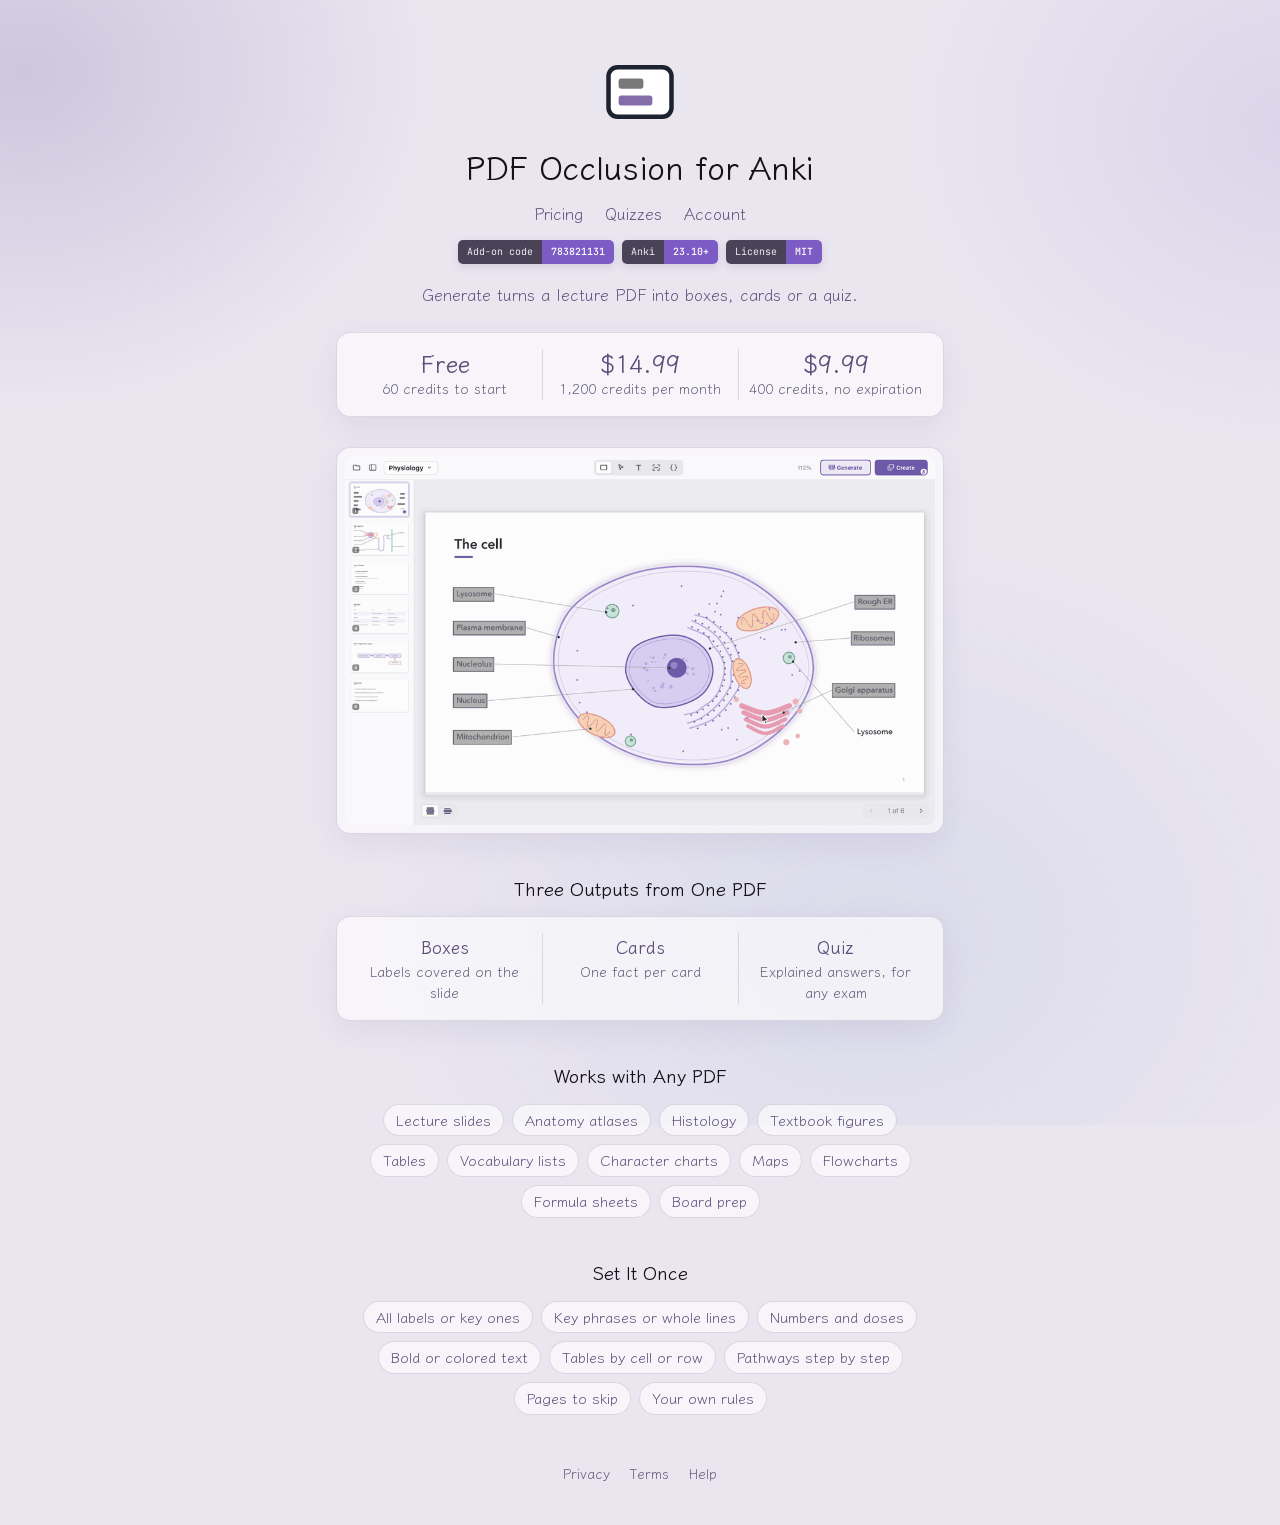
==== commit 257ce4ff: "Timer panel: per question (Keep Going or Skip Question at zero) and whole test (Keep Going or End Te" ====
--- a/index.html
+++ b/index.html
@@ -15,7 +15,7 @@
 <link rel="preconnect" href="https://fonts.googleapis.com">
 <link rel="preconnect" href="https://fonts.gstatic.com" crossorigin>
 <link href="https://fonts.googleapis.com/css2?family=Klee+One:wght@400;600&family=JetBrains+Mono:wght@400;500&display=swap" rel="stylesheet">
-<link rel="stylesheet" href="/assets/site.css?v=040ac43d">
+<link rel="stylesheet" href="/assets/site.css?v=4061d77f">
 </head>
 <body>
 <main>
--- a/assets/site.css
+++ b/assets/site.css
@@ -592,17 +592,41 @@
 .p-titles { min-width: 0; }
 .p-title { font-size: 0.95rem; color: var(--ink); white-space: nowrap; overflow: hidden; text-overflow: ellipsis; }
 .p-sub { font-size: 0.78rem; color: var(--muted); white-space: nowrap; overflow: hidden; text-overflow: ellipsis; }
-.p-time { display: inline-flex; align-items: center; gap: 0.4rem; font-size: 0.8rem; color: var(--muted); }
-.p-time select, .p-time input {
-  height: 26px; border: 1px solid #c5bee0; border-radius: 5px; background: #fbf9fe; color: var(--accent);
-  font: inherit; font-size: 0.8rem; outline: none;
-}
-.p-time select {
-  padding: 0 1.5rem 0 0.5rem; cursor: pointer; appearance: none; -webkit-appearance: none;
-  background: #fbf9fe url("data:image/svg+xml,%3Csvg xmlns='http://www.w3.org/2000/svg' width='10' height='6'%3E%3Cpath d='M1 1l4 4 4-4' fill='none' stroke='%235c4f7a' stroke-width='1.4'/%3E%3C/svg%3E") no-repeat right 0.5rem center;
-}
-.p-time input { width: 4.2rem; padding: 0 0.5rem; }
-.p-time select:hover, .p-time select:focus, .p-time input:focus { border-color: var(--accent); }
+.p-timer-wrap { position: relative; display: flex; align-items: center; gap: 0.5rem; }
+button.p-timer-btn, button.p-whole {
+  height: 28px; padding: 0 0.7rem; border: 1px solid #c5bee0; border-radius: 5px; background: #fbf9fe;
+  color: var(--accent); font-size: 0.8rem; white-space: nowrap;
+}
+button.p-timer-btn:hover:not(:disabled), button.p-timer-btn.on { border-color: var(--accent); background: #fbf9fe; }
+button.p-whole { font-variant-numeric: tabular-nums; min-width: 4.2rem; justify-content: center; }
+button.p-whole.running { border-color: var(--accent); }
+button.p-whole.done { color: #b03030; border-color: #e0b4b4; background: #fdf0f0; }
+.p-timer-panel {
+  position: absolute; top: calc(100% + 8px); right: 0; z-index: 20; display: flex; flex-direction: column; gap: 0.6rem;
+  width: max-content; padding: 0.85rem 0.95rem; background: #fbf9fe; border: 1px solid #c5bee0; border-radius: 8px;
+  box-shadow: 0 10px 30px rgba(92, 79, 122, 0.18);
+}
+.p-timer-panel.hidden { display: none; }
+.p-tp-row { display: grid; grid-template-columns: 6.6rem auto; align-items: center; gap: 0.75rem; }
+.p-tp-k { font-size: 0.82rem; color: var(--muted); white-space: nowrap; }
+.p-tp-v { display: flex; }
+.p-tp-rule { height: 1px; background: #ddd6ec; margin: 0.1rem 0; }
+.p-timer-panel select, .p-timer-panel input {
+  height: 28px; border: 1px solid #c5bee0; border-radius: 5px; background: #fff; color: var(--accent);
+  font: inherit; font-size: 0.82rem; outline: none;
+}
+.p-timer-panel select {
+  min-width: 6.5rem; padding: 0 1.6rem 0 0.55rem; cursor: pointer; appearance: none; -webkit-appearance: none;
+  background: #fff url("data:image/svg+xml,%3Csvg xmlns='http://www.w3.org/2000/svg' width='10' height='6'%3E%3Cpath d='M1 1l4 4 4-4' fill='none' stroke='%235c4f7a' stroke-width='1.4'/%3E%3C/svg%3E") no-repeat right 0.55rem center;
+}
+.p-timer-panel input { width: 6.5rem; padding: 0 0.55rem; }
+.p-timer-panel select:hover, .p-timer-panel select:focus, .p-timer-panel input:focus { border-color: var(--accent); }
+.p-seg { display: flex; border: 1px solid #c5bee0; border-radius: 5px; overflow: hidden; }
+.p-seg button { flex: 1 1 0; justify-content: center; height: 28px; padding: 0 0.7rem; border: none; border-radius: 0; background: #fff; color: var(--accent); font-size: 0.8rem; white-space: nowrap; }
+.p-seg button + button { border-left: 1px solid #c5bee0; }
+.p-seg button:hover:not(:disabled) { background: #f3f0fa; }
+.p-seg button.on, .p-seg button.on:hover:not(:disabled) { background: var(--accent); color: #fff; }
+.p-seg button:disabled { background: #fff; color: #b5b5b5; }
 .p-progress { display: flex; flex-direction: column; align-items: flex-end; gap: 0.3rem; }
 .p-progress-label { font-size: 0.78rem; color: var(--muted); white-space: nowrap; }
 .p-progress-bg { width: 160px; height: 5px; border-radius: 99px; background: #c5bee0; overflow: hidden; }
@@ -736,6 +760,8 @@
   .p-top { flex-wrap: wrap; row-gap: 0.5rem; padding: 0.55rem 1rem; }
   .p-top-right { width: 100%; justify-content: space-between; gap: 0.6rem; }
   .p-progress { flex-direction: row; align-items: center; gap: 0.5rem; }
+  .p-timer-panel { left: 0; right: auto; max-width: calc(100vw - 2rem); }
+  .p-tp-row { grid-template-columns: 5.6rem auto; gap: 0.5rem; }
   .p-progress-bg { width: 80px; }
   .is-play .q-layout { flex-direction: column; min-height: 0; }
   .is-play .q-rail {
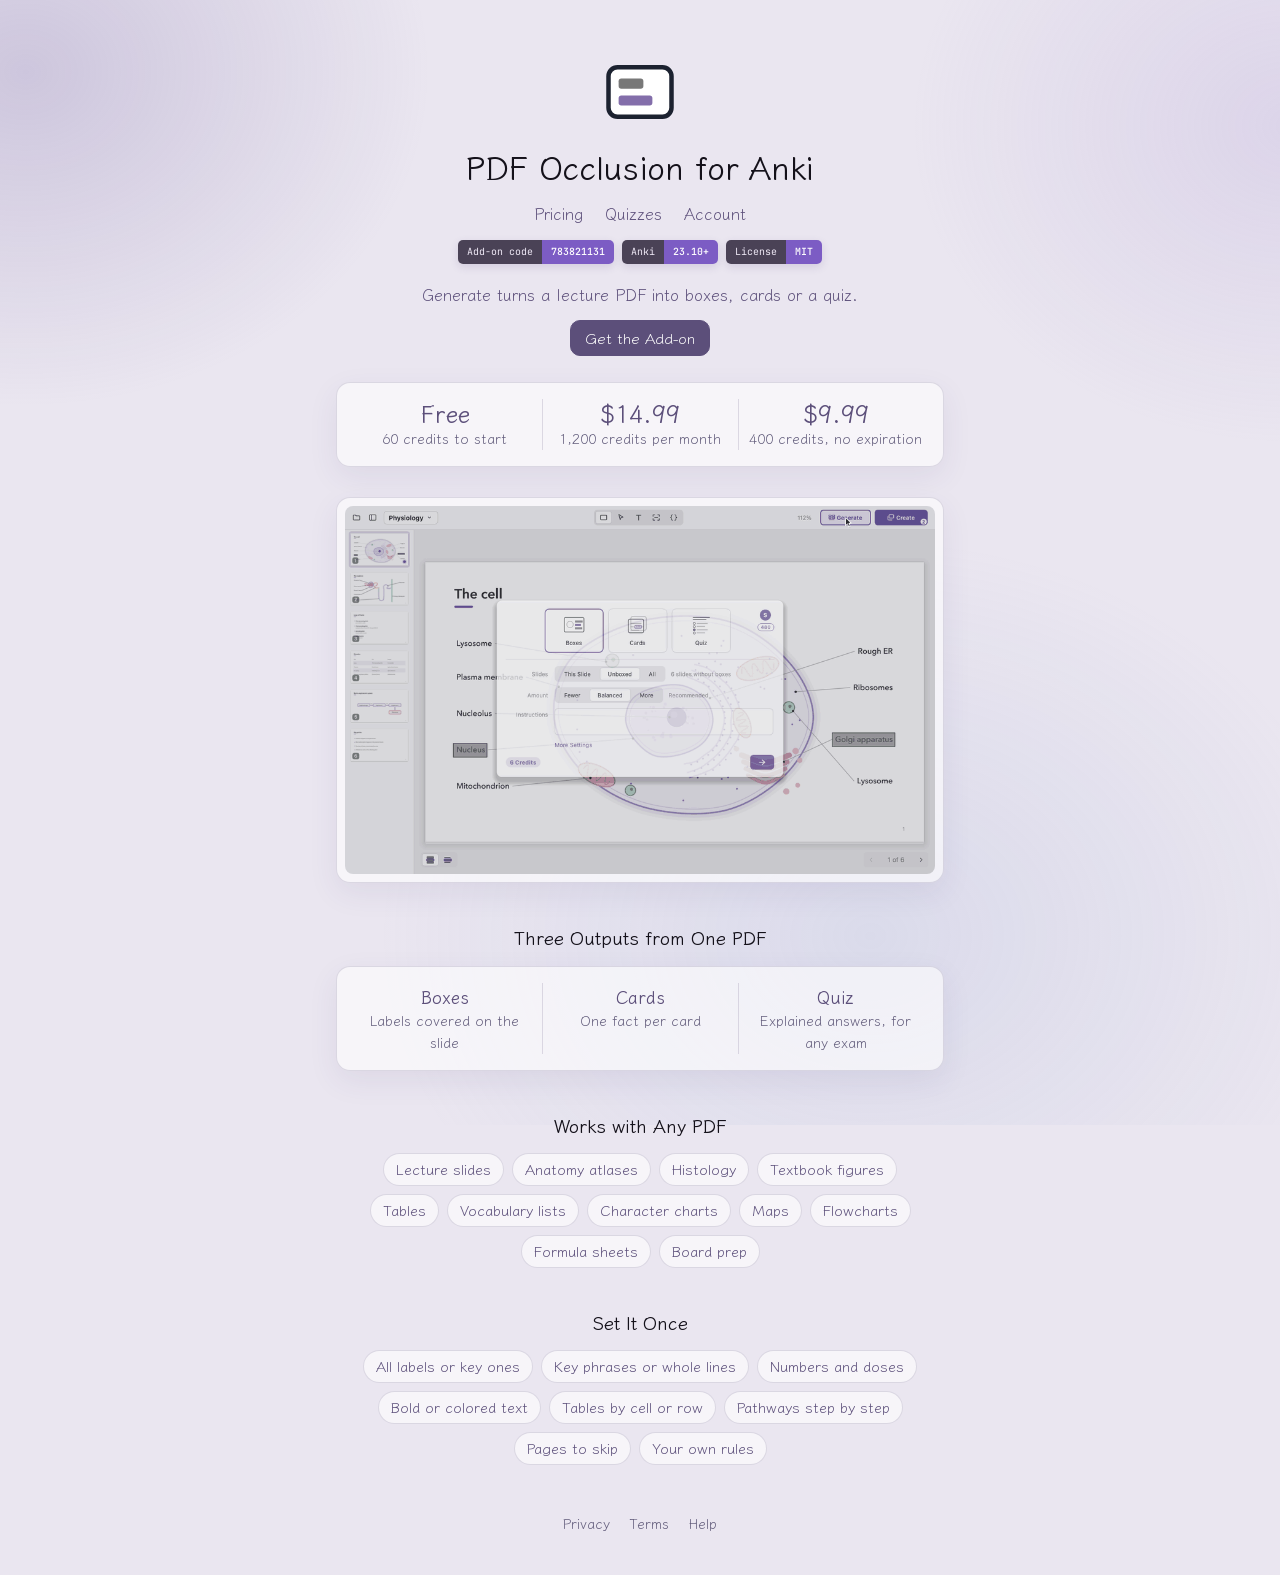
==== commit 9b660509: "Home: Get the Add-on button (links to AnkiWeb)" ====
--- a/index.html
+++ b/index.html
@@ -36,6 +36,8 @@
 </div>
 
 <p class="lede">Generate turns a lecture PDF into boxes, cards or a quiz.</p>
+
+<div class="row center"><a class="btn primary" href="https://ankiweb.net/shared/info/783821131">Get the Add-on</a></div>
 
 <div style="margin-top:26px"><div class="panel prices">
   <div><div class="amount">Free</div><div class="what">60 credits to start</div></div>
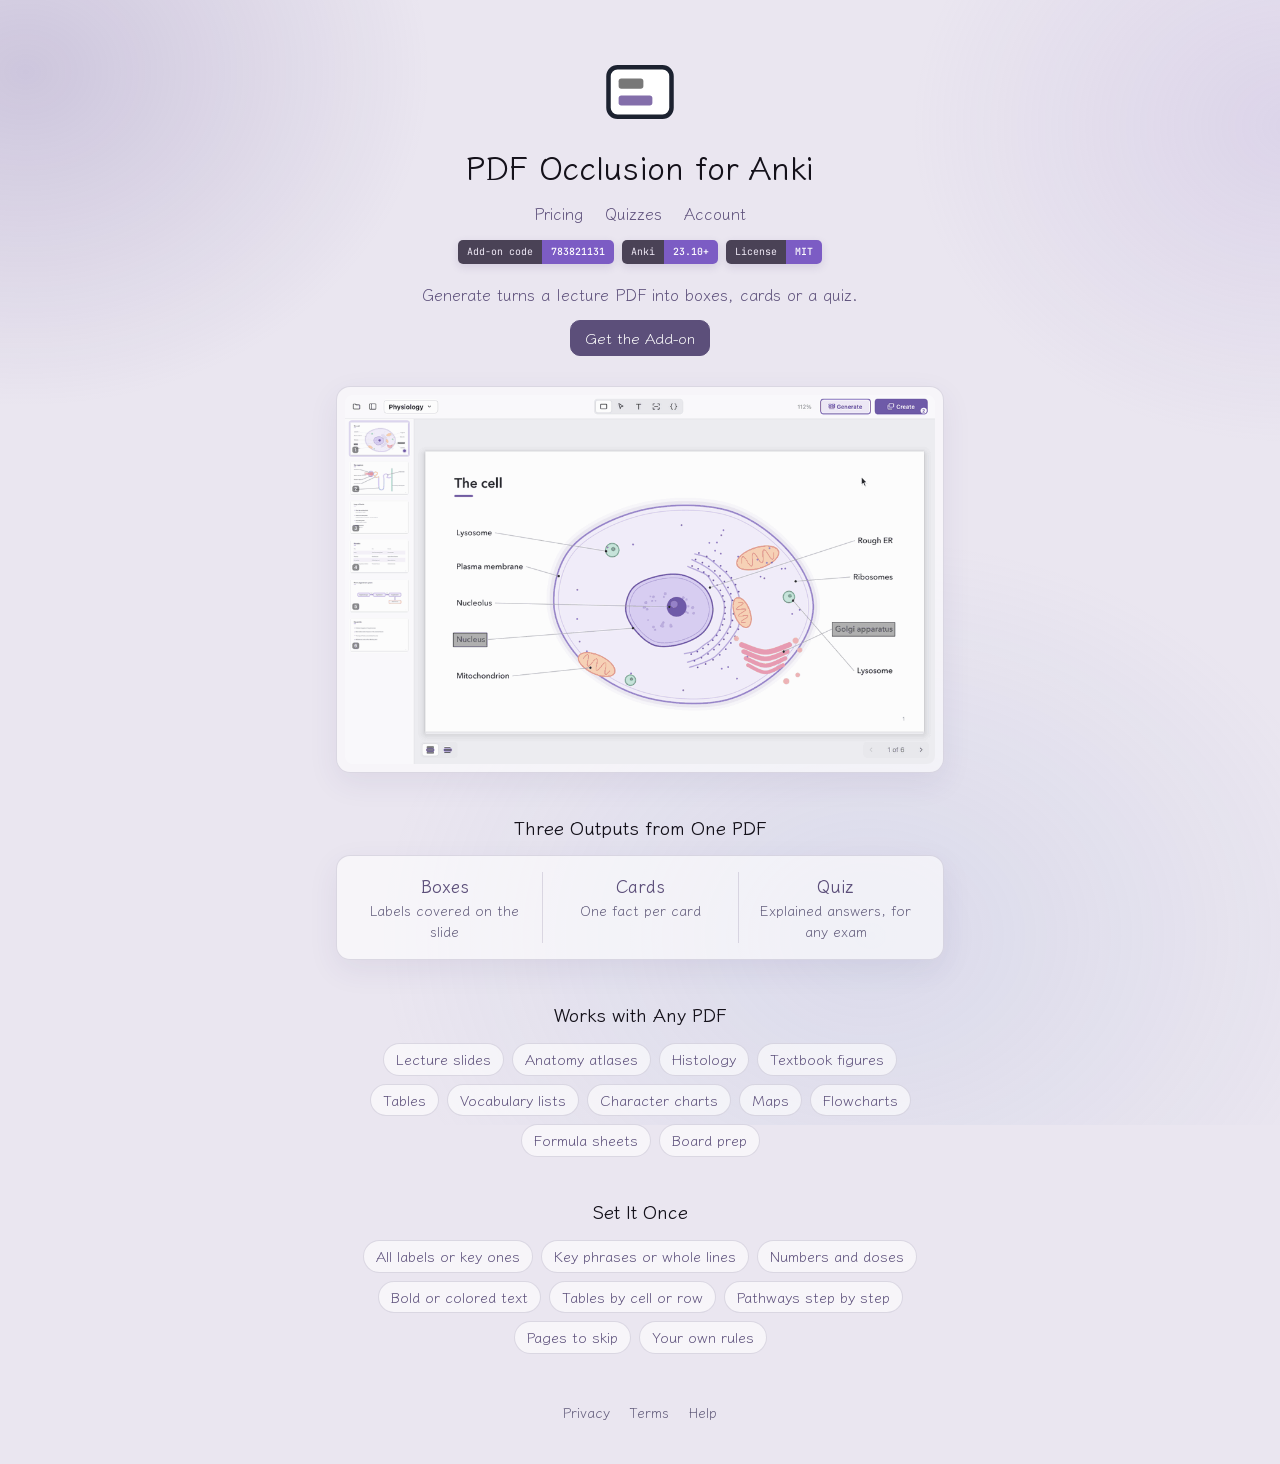
==== commit 0bec9b5b: "Home: no prices, Get the Add-on is the one action" ====
--- a/index.html
+++ b/index.html
@@ -4,7 +4,7 @@
 <meta charset="utf-8">
 <meta name="viewport" content="width=device-width, initial-scale=1">
 <title>PDF Occlusion for Anki</title>
-<meta name="description" content="PDF Occlusion is an Anki add-on that turns lecture PDFs into image occlusion cards. Generate places the boxes, writes text cards or makes a practice quiz. Your first 60 credits are free.">
+<meta name="description" content="PDF Occlusion is an Anki add-on that turns lecture PDFs into image occlusion cards. Generate places the boxes, writes text cards or makes a practice quiz.">
 <meta property="og:title" content="PDF Occlusion for Anki">
 <meta property="og:description" content="An Anki add-on that turns lecture PDFs into flashcards and quizzes.">
 <meta property="og:image" content="https://pdf-occlusion.com/assets/og.png">
@@ -15,7 +15,7 @@
 <link rel="preconnect" href="https://fonts.googleapis.com">
 <link rel="preconnect" href="https://fonts.gstatic.com" crossorigin>
 <link href="https://fonts.googleapis.com/css2?family=Klee+One:wght@400;600&family=JetBrains+Mono:wght@400;500&display=swap" rel="stylesheet">
-<link rel="stylesheet" href="/assets/site.css?v=4061d77f">
+<link rel="stylesheet" href="/assets/site.css?v=57245005">
 </head>
 <body>
 <main>
@@ -38,12 +38,6 @@
 <p class="lede">Generate turns a lecture PDF into boxes, cards or a quiz.</p>
 
 <div class="row center"><a class="btn primary" href="https://ankiweb.net/shared/info/783821131">Get the Add-on</a></div>
-
-<div style="margin-top:26px"><div class="panel prices">
-  <div><div class="amount">Free</div><div class="what">60 credits to start</div></div>
-  <div><div class="amount">$14.99</div><div class="what">1,200 credits per month</div></div>
-  <div><div class="amount">$9.99</div><div class="what">400 credits, no expiration</div></div>
-</div></div>
 
 <div class="panel demo">
   <img src="/assets/demo.gif" width="840" height="525" alt="PDF Occlusion open in Anki, placing boxes over the labels of a physiology slide">
--- a/assets/site.css
+++ b/assets/site.css
@@ -151,18 +151,7 @@
 .back { position: absolute; top: 18px; left: 16px; z-index: 2; color: var(--accent); font-size: 1rem; }
 .back:hover { color: var(--accent); }
 
-/* home: prices up front */
-.prices { display: grid; grid-template-columns: repeat(3, 1fr); text-align: center; padding: 16px 10px; }
-.prices > div + div { border-left: 1px solid var(--line); }
-.prices .amount { font-size: 1.5rem; font-weight: 600; color: var(--accent); line-height: 1.2; }
-.prices .what { color: var(--muted); font-size: 0.88rem; }
-
 .prose b { font-weight: 600; }
-
-@media (max-width: 520px) {
-  .prices { grid-template-columns: 1fr; gap: 10px; }
-  .prices > div + div { border-left: none; border-top: 1px solid var(--line); padding-top: 10px; }
-}
 
 /* home: the settings, as small chips */
 .chips { list-style: none; display: flex; flex-wrap: wrap; justify-content: center; gap: 8px; max-width: 560px; margin: 0 auto; }
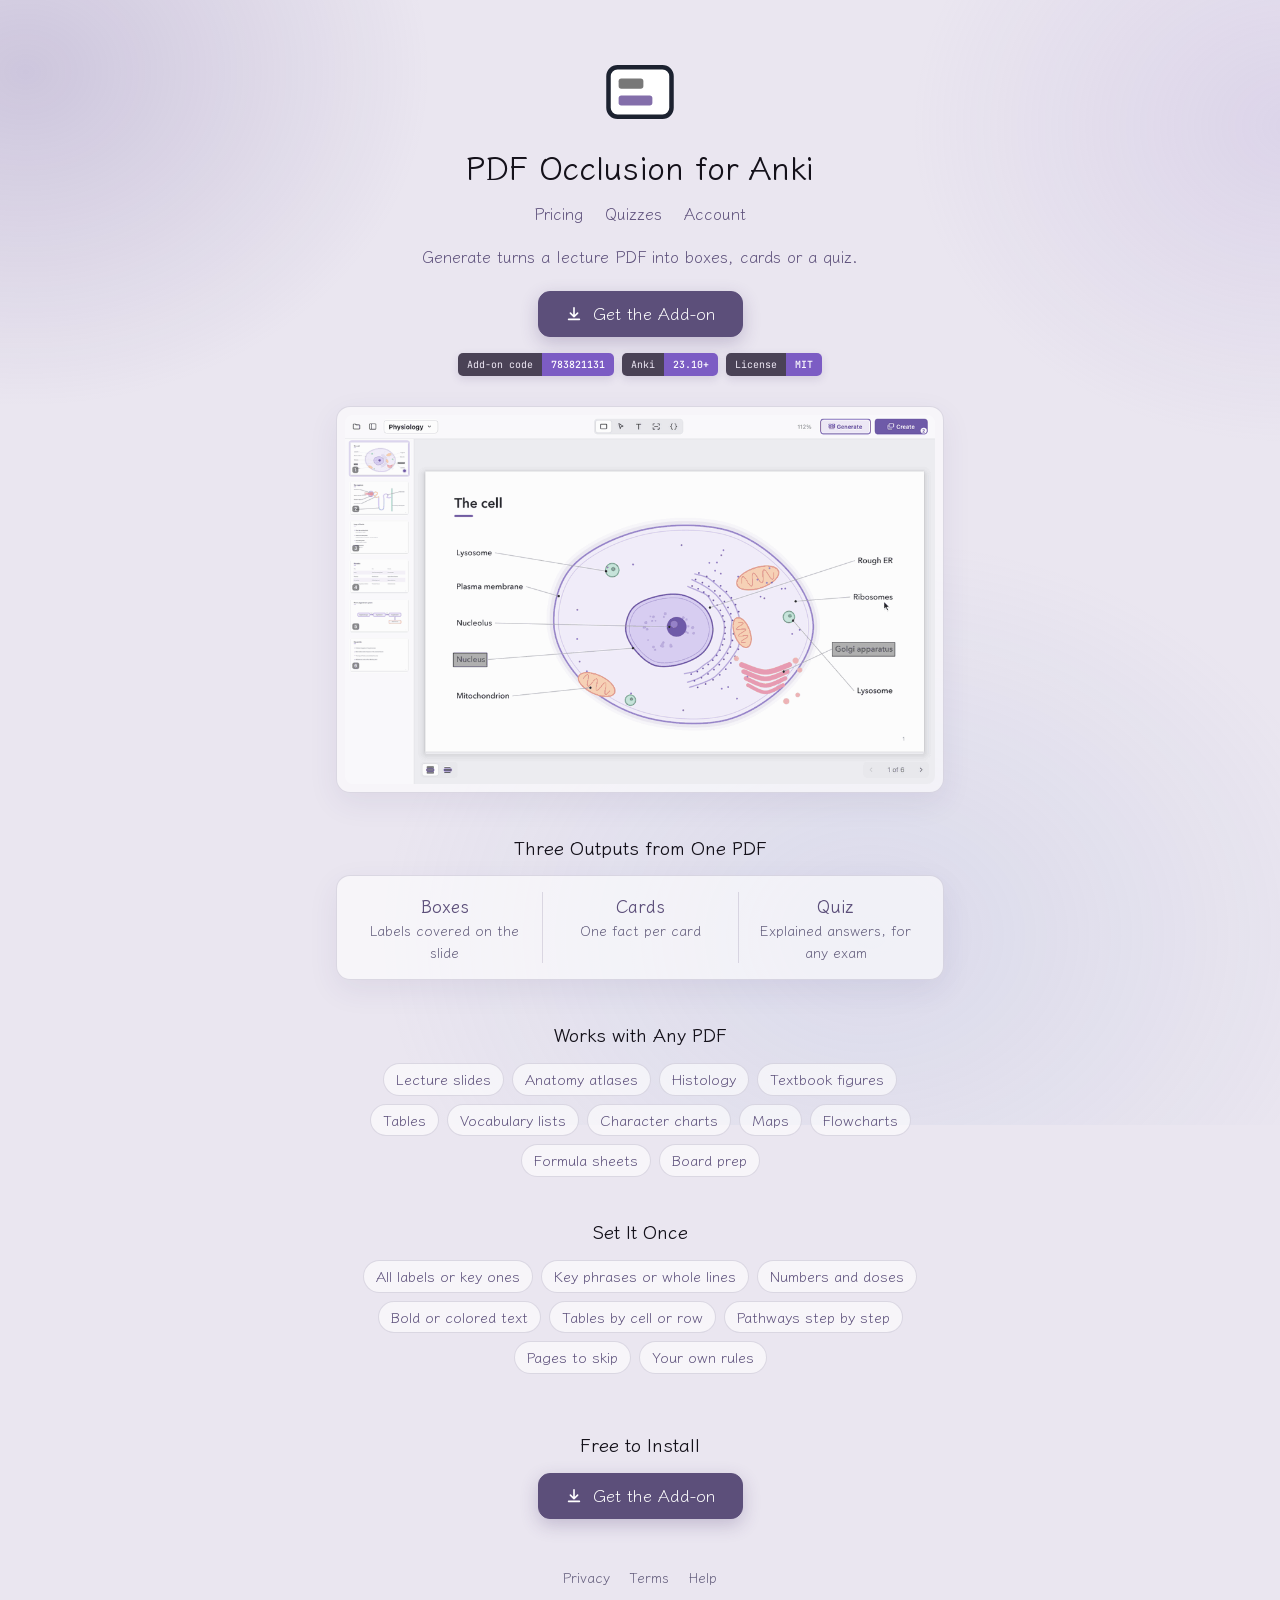
==== commit 463861c1: "Home: larger Get the Add-on with badges beneath it, repeated at the end under Free to Install; balan" ====
--- a/index.html
+++ b/index.html
@@ -15,7 +15,7 @@
 <link rel="preconnect" href="https://fonts.googleapis.com">
 <link rel="preconnect" href="https://fonts.gstatic.com" crossorigin>
 <link href="https://fonts.googleapis.com/css2?family=Klee+One:wght@400;600&family=JetBrains+Mono:wght@400;500&display=swap" rel="stylesheet">
-<link rel="stylesheet" href="/assets/site.css?v=57245005">
+<link rel="stylesheet" href="/assets/site.css?v=d00cf090">
 </head>
 <body>
 <main>
@@ -29,15 +29,16 @@
   </nav>
 </div>
 
-<div class="badges">
-  <span class="badge"><span class="badge-k">Add-on code</span><span class="badge-v">783821131</span></span>
-  <span class="badge"><span class="badge-k">Anki</span><span class="badge-v">23.10+</span></span>
-  <span class="badge"><span class="badge-k">License</span><span class="badge-v">MIT</span></span>
-</div>
-
 <p class="lede">Generate turns a lecture PDF into boxes, cards or a quiz.</p>
 
-<div class="row center"><a class="btn primary" href="https://ankiweb.net/shared/info/783821131">Get the Add-on</a></div>
+<div class="cta">
+  <a class="btn primary big" href="https://ankiweb.net/shared/info/783821131"><svg viewBox="0 0 20 20" aria-hidden="true"><path d="M10 3v10m0 0-4-4m4 4 4-4M4 16h12" fill="none" stroke="currentColor" stroke-width="1.8" stroke-linecap="round" stroke-linejoin="round"/></svg>Get the Add-on</a>
+  <div class="badges">
+    <span class="badge"><span class="badge-k">Add-on code</span><span class="badge-v">783821131</span></span>
+    <span class="badge"><span class="badge-k">Anki</span><span class="badge-v">23.10+</span></span>
+    <span class="badge"><span class="badge-k">License</span><span class="badge-v">MIT</span></span>
+  </div>
+</div>
 
 <div class="panel demo">
   <img src="/assets/demo.gif" width="840" height="525" alt="PDF Occlusion open in Anki, placing boxes over the labels of a physiology slide">
@@ -82,6 +83,11 @@
     <li>Your own rules</li>
   </ul>
 </section>
+
+<section class="center end">
+  <h2>Free to Install</h2>
+  <div class="cta"><a class="btn primary big" href="https://ankiweb.net/shared/info/783821131"><svg viewBox="0 0 20 20" aria-hidden="true"><path d="M10 3v10m0 0-4-4m4 4 4-4M4 16h12" fill="none" stroke="currentColor" stroke-width="1.8" stroke-linecap="round" stroke-linejoin="round"/></svg>Get the Add-on</a></div>
+</section>
 </main>
 <footer>
   <nav aria-label="Footer">
--- a/assets/site.css
+++ b/assets/site.css
@@ -70,7 +70,20 @@
 .badge-k { background: #4a4256; color: #efe9f6; }
 .badge-v { background: #7c5cc4; color: #fff; font-weight: 500; }
 
-.lede { text-align: center; color: var(--accent); max-width: 44ch; margin: 18px auto 0; }
+.lede { text-align: center; color: var(--accent); max-width: 44ch; margin: 18px auto 0; text-wrap: balance; }
+
+/* home: the one action, under the lede and again at the end */
+.cta { display: flex; flex-direction: column; align-items: center; gap: 16px; margin-top: 22px; }
+.cta .badges { margin: 0; }
+.btn.big {
+  font-size: 1.05rem; padding: 11px 26px; border-radius: 12px; gap: 10px;
+  box-shadow: 0 6px 18px rgba(70, 50, 110, 0.24); transition: transform 0.15s, box-shadow 0.15s, background 0.15s;
+}
+.btn.big:hover { transform: translateY(-1px); box-shadow: 0 9px 22px rgba(70, 50, 110, 0.3); }
+.btn.big svg { width: 18px; height: 18px; }
+section.end { margin-top: 56px; }
+section.end h2 { margin-bottom: 0; }
+section.end .cta { margin-top: 14px; }
 
 section { margin-top: 40px; }
 section.center h2 { text-align: center; margin-bottom: 14px; }
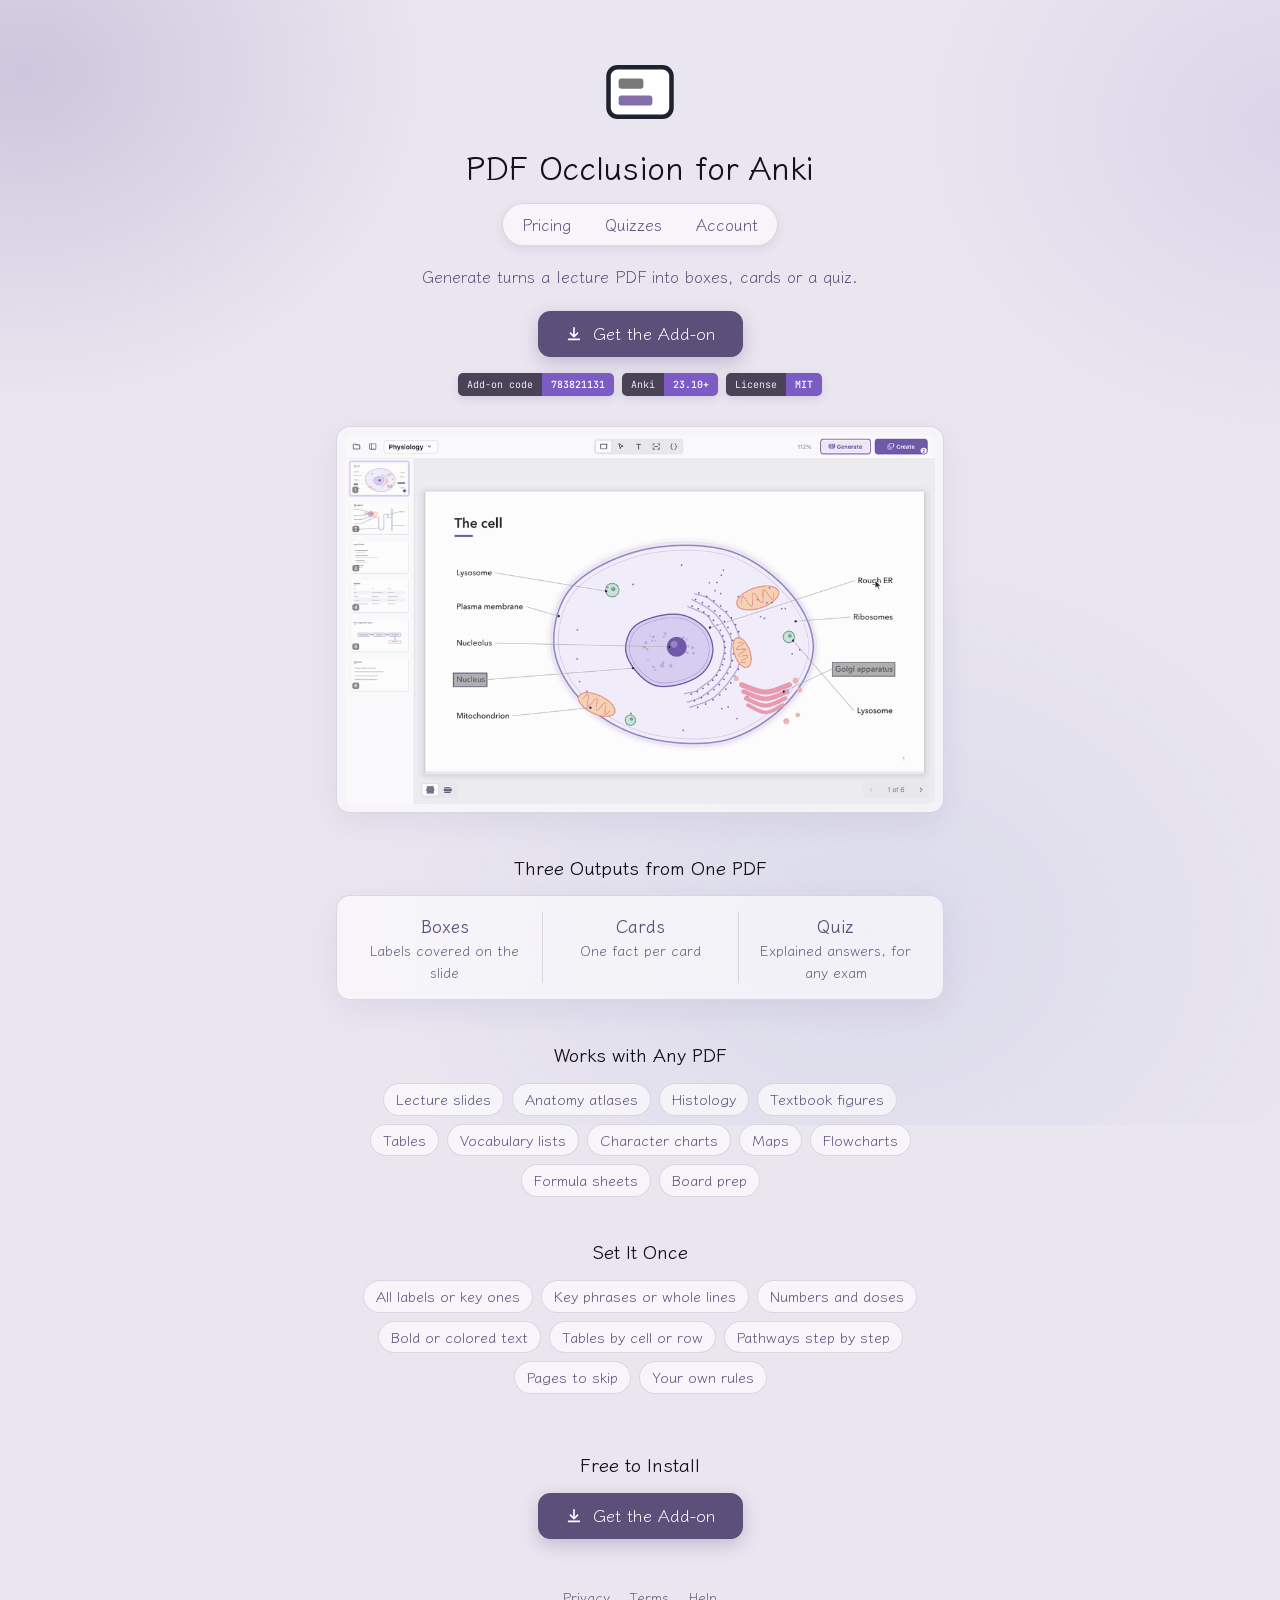
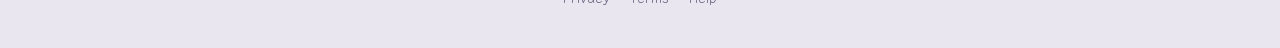
==== commit 0998eb04: "Top links as a rounded bar with hover and the current page filled, so they read as navigation" ====
--- a/index.html
+++ b/index.html
@@ -15,7 +15,7 @@
 <link rel="preconnect" href="https://fonts.googleapis.com">
 <link rel="preconnect" href="https://fonts.gstatic.com" crossorigin>
 <link href="https://fonts.googleapis.com/css2?family=Klee+One:wght@400;600&family=JetBrains+Mono:wght@400;500&display=swap" rel="stylesheet">
-<link rel="stylesheet" href="/assets/site.css?v=d00cf090">
+<link rel="stylesheet" href="/assets/site.css?v=7ca5d52f">
 </head>
 <body>
 <main>
--- a/assets/site.css
+++ b/assets/site.css
@@ -57,8 +57,14 @@
 .top.small .mark { width: 44px; height: 44px; }
 h1 { font-weight: 600; font-size: 2rem; letter-spacing: -0.01em; margin-top: 8px; }
 .top.small h1 { font-size: 1.5rem; margin-top: 4px; }
-nav.links { display: flex; justify-content: center; flex-wrap: wrap; gap: 6px 22px; margin-top: 10px; }
-nav.links a[aria-current] { color: var(--ink); }
+nav.links {
+  display: inline-flex; justify-content: center; gap: 2px; margin-top: 12px; padding: 3px;
+  background: var(--card); border: 1px solid var(--line); border-radius: 999px;
+  box-shadow: 0 3px 10px rgba(70, 50, 110, 0.1);
+}
+nav.links a { padding: 5px 16px; border-radius: 999px; color: var(--accent); transition: background 0.15s, color 0.15s; }
+nav.links a:hover { background: rgba(92, 79, 122, 0.1); text-decoration: none; }
+nav.links a[aria-current] { background: var(--accent); color: #fff; }
 
 .badges { display: flex; justify-content: center; flex-wrap: wrap; gap: 8px; margin: 14px 0 0; }
 .badge {
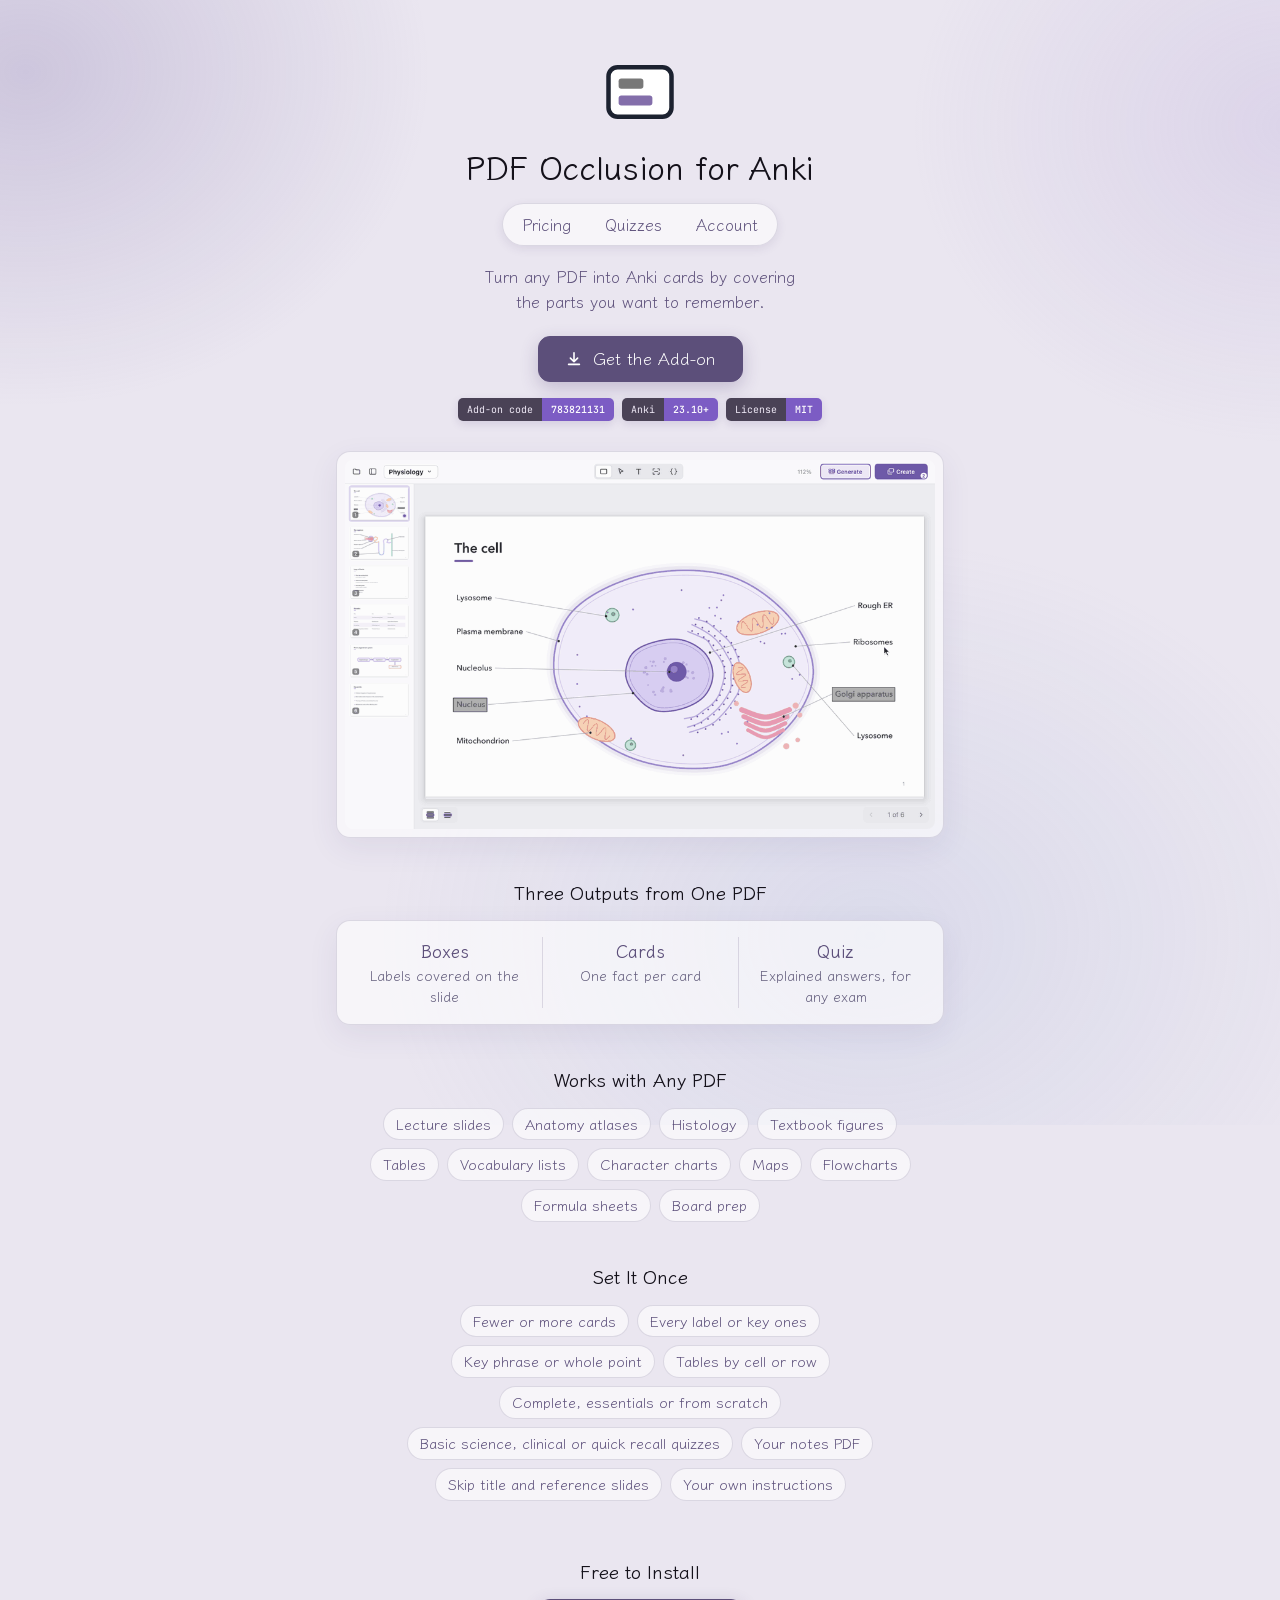
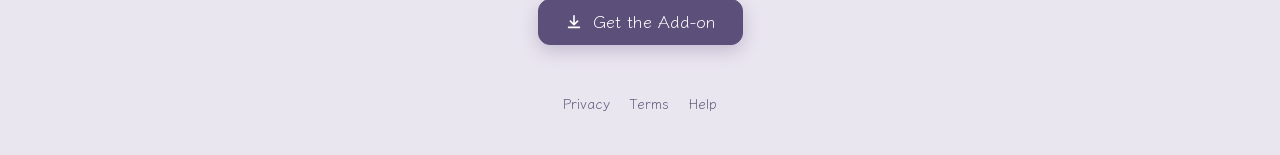
==== commit 42065387: "Home: plain one-line description; Set It Once lists the current Generate settings" ====
--- a/index.html
+++ b/index.html
@@ -29,7 +29,7 @@
   </nav>
 </div>
 
-<p class="lede">Generate turns a lecture PDF into boxes, cards or a quiz.</p>
+<p class="lede">Turn any PDF into Anki cards by covering the parts you want to remember.</p>
 
 <div class="cta">
   <a class="btn primary big" href="https://ankiweb.net/shared/info/783821131"><svg viewBox="0 0 20 20" aria-hidden="true"><path d="M10 3v10m0 0-4-4m4 4 4-4M4 16h12" fill="none" stroke="currentColor" stroke-width="1.8" stroke-linecap="round" stroke-linejoin="round"/></svg>Get the Add-on</a>
@@ -73,14 +73,15 @@
 <section class="center">
   <h2>Set It Once</h2>
   <ul class="chips">
-    <li>All labels or key ones</li>
-    <li>Key phrases or whole lines</li>
-    <li>Numbers and doses</li>
-    <li>Bold or colored text</li>
+    <li>Fewer or more cards</li>
+    <li>Every label or key ones</li>
+    <li>Key phrase or whole point</li>
     <li>Tables by cell or row</li>
-    <li>Pathways step by step</li>
-    <li>Pages to skip</li>
-    <li>Your own rules</li>
+    <li>Complete, essentials or from scratch</li>
+    <li>Basic science, clinical or quick recall quizzes</li>
+    <li>Your notes PDF</li>
+    <li>Skip title and reference slides</li>
+    <li>Your own instructions</li>
   </ul>
 </section>
 
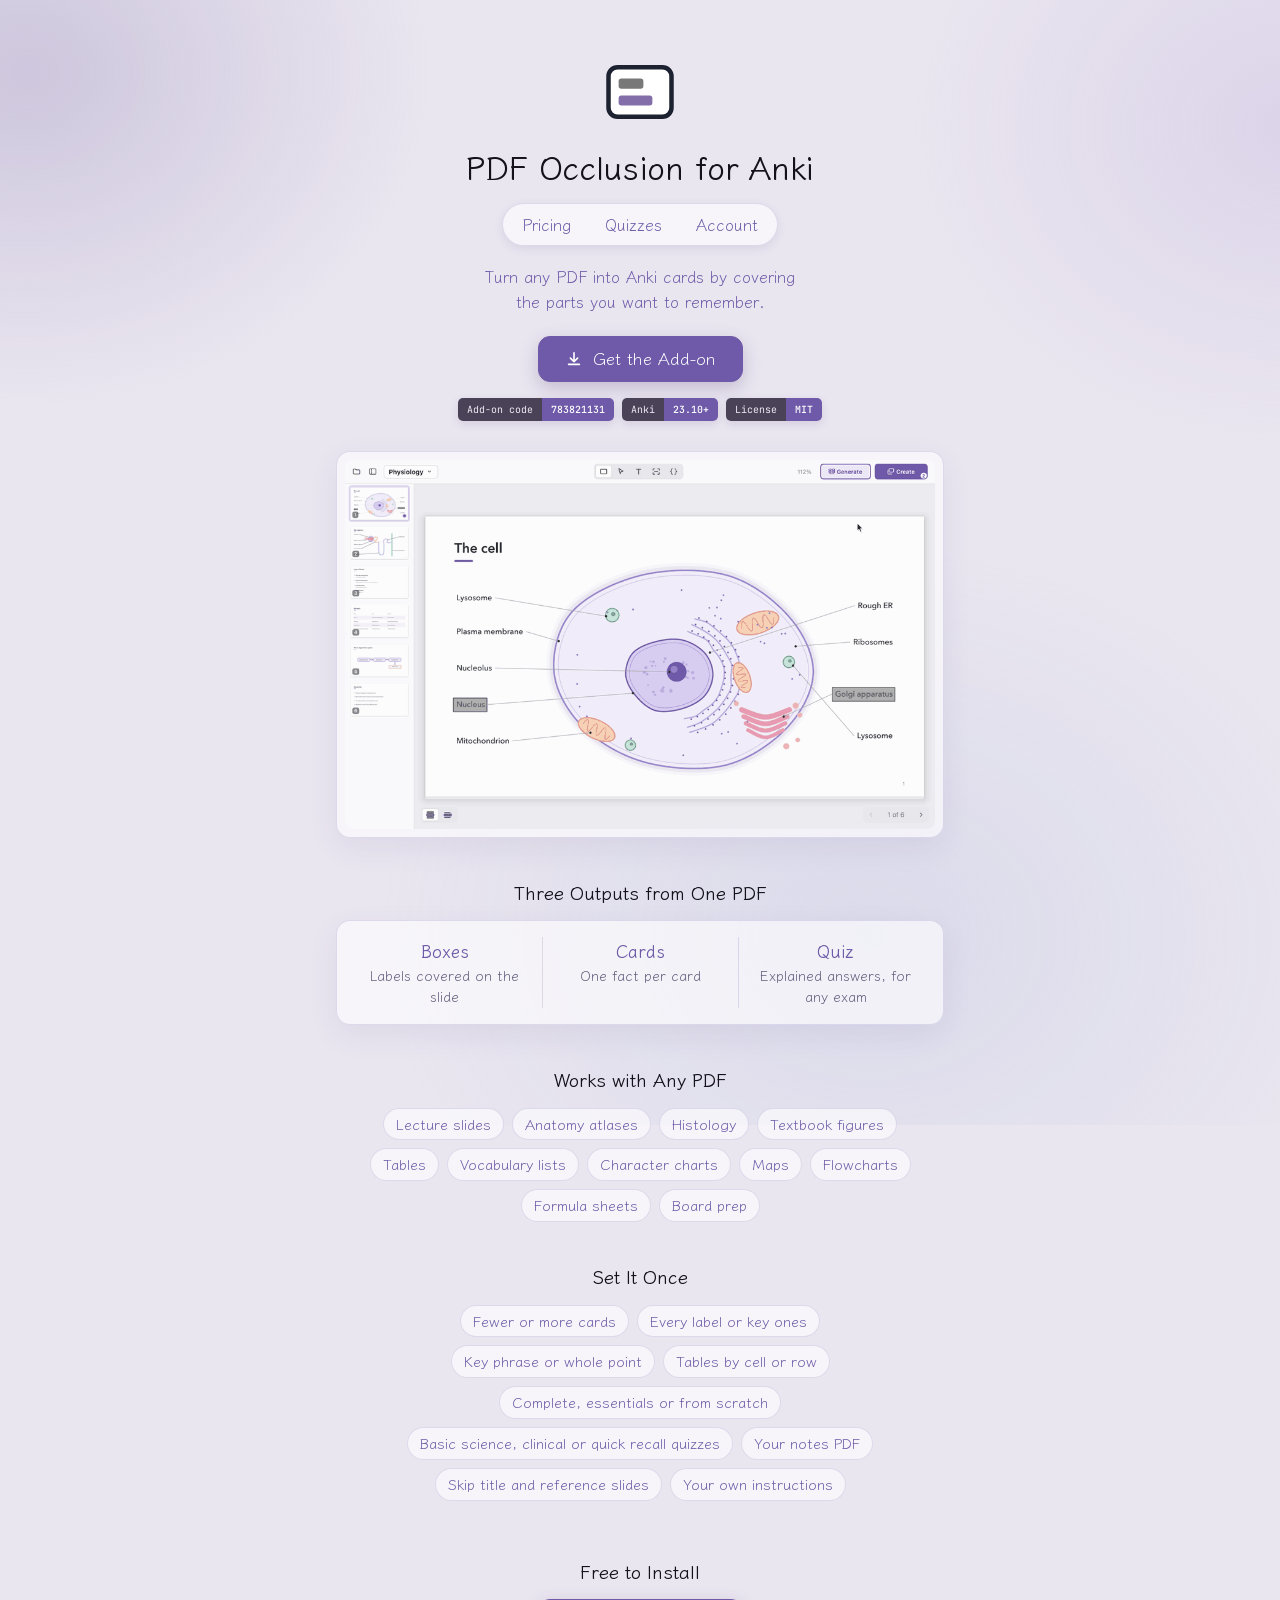
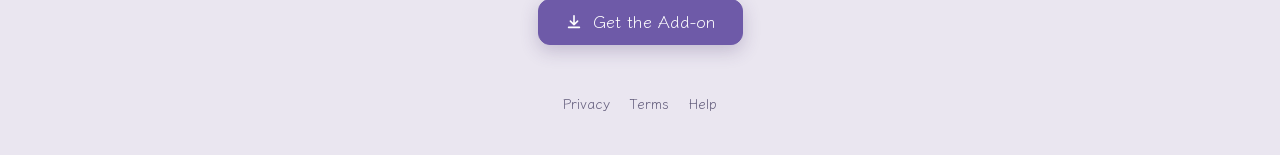
==== commit 826ad441: "One purple across the site: the add-on's #6e5aa8 for text, buttons, nav, badges, tints and arrows" ====
--- a/index.html
+++ b/index.html
@@ -15,7 +15,7 @@
 <link rel="preconnect" href="https://fonts.googleapis.com">
 <link rel="preconnect" href="https://fonts.gstatic.com" crossorigin>
 <link href="https://fonts.googleapis.com/css2?family=Klee+One:wght@400;600&family=JetBrains+Mono:wght@400;500&display=swap" rel="stylesheet">
-<link rel="stylesheet" href="/assets/site.css?v=7ca5d52f">
+<link rel="stylesheet" href="/assets/site.css?v=6df8b0a2">
 </head>
 <body>
 <main>
--- a/assets/site.css
+++ b/assets/site.css
@@ -4,12 +4,12 @@
 :root {
   --bg: #eae6f0;
   --ink: #14111a;
-  --accent: #5c4f7a;
-  --accent-hi: #6e5f90;
-  --accent-lo: #3e3456;
+  --accent: #6e5aa8;
+  --accent-hi: #7b67b5;
+  --accent-lo: #574590;
   --muted: #625c7b;
   --card: rgba(255, 255, 255, 0.6);
-  --line: rgba(92, 79, 122, 0.18);
+  --line: rgba(110, 90, 168, 0.18);
   --gray: #c9c5d1;
   --red: #b3445a;
   --mono: "JetBrains Mono", ui-monospace, Menlo, monospace;
@@ -63,7 +63,7 @@
   box-shadow: 0 3px 10px rgba(70, 50, 110, 0.1);
 }
 nav.links a { padding: 5px 16px; border-radius: 999px; color: var(--accent); transition: background 0.15s, color 0.15s; }
-nav.links a:hover { background: rgba(92, 79, 122, 0.1); text-decoration: none; }
+nav.links a:hover { background: rgba(110, 90, 168, 0.1); text-decoration: none; }
 nav.links a[aria-current] { background: var(--accent); color: #fff; }
 
 .badges { display: flex; justify-content: center; flex-wrap: wrap; gap: 8px; margin: 14px 0 0; }
@@ -74,7 +74,7 @@
 .badge:hover { text-decoration: none; }
 .badge span { padding: 4px 9px; white-space: nowrap; }
 .badge-k { background: #4a4256; color: #efe9f6; }
-.badge-v { background: #7c5cc4; color: #fff; font-weight: 500; }
+.badge-v { background: var(--accent); color: #fff; font-weight: 500; }
 
 .lede { text-align: center; color: var(--accent); max-width: 44ch; margin: 18px auto 0; text-wrap: balance; }
 
@@ -248,7 +248,7 @@
   button.q-choice, button.q-choice .q-choice-text { -webkit-touch-callout: none; -webkit-user-select: none; user-select: none; }
 }
 .q-letter { color: var(--accent); font-weight: 600; min-width: 1em; }
-button.q-choice.selected { border-color: var(--accent); background: rgba(92, 79, 122, 0.1); }
+button.q-choice.selected { border-color: var(--accent); background: rgba(110, 90, 168, 0.1); }
 button.q-choice.struck .q-choice-text { text-decoration: line-through; color: var(--muted); }
 button.q-choice.locked { cursor: default; }
 button.q-choice.locked:hover { border-color: var(--line); }
@@ -401,9 +401,9 @@
   display: inline-flex; align-items: center; height: 26px; padding: 0 10px; border: 1px solid var(--h-line);
   border-radius: 6px; font-size: 0.8rem; color: var(--accent); white-space: nowrap; transition: border-color 0.15s, background 0.15s;
 }
-.qh .h-link:hover { border-color: var(--accent); background: rgba(92, 79, 122, 0.06); }
+.qh .h-link:hover { border-color: var(--accent); background: rgba(110, 90, 168, 0.06); }
 .qh button.h-link { background: transparent; cursor: pointer; }
-.qh .h-link.on { border-color: var(--accent); background: rgba(92, 79, 122, 0.1); }
+.qh .h-link.on { border-color: var(--accent); background: rgba(110, 90, 168, 0.1); }
 .qh button.h-link:disabled { color: #a3a1ab; border-color: #d9d7de; background: transparent; cursor: default; }
 .qh .h-rule { align-self: stretch; width: 1px; margin: 0.15rem 0.1rem; background: var(--h-line); }
 .qh .h-who { font-size: 0.82rem; color: var(--muted); text-transform: lowercase; white-space: nowrap; overflow: hidden; text-overflow: ellipsis; }
@@ -415,7 +415,7 @@
   display: flex; flex-direction: column; padding: 0.65rem 1rem; background: var(--h-card);
   border: 1px solid var(--h-line); border-radius: 10px; transition: border-color 0.2s, box-shadow 0.2s;
 }
-.qh .h-card:hover { border-color: var(--accent); box-shadow: 0 4px 16px rgba(92, 79, 122, 0.1); }
+.qh .h-card:hover { border-color: var(--accent); box-shadow: 0 4px 16px rgba(110, 90, 168, 0.1); }
 .qh .h-row { display: flex; align-items: center; justify-content: space-between; gap: 1rem; }
 .qh .h-left { display: flex; align-items: baseline; flex-wrap: wrap; gap: 0.6rem; min-width: 0; }
 .qh .h-name { font-size: 1rem; color: var(--ink); }
@@ -429,17 +429,17 @@
 .qh .h-btn:hover:not(:disabled) { background: var(--accent-hi); }
 .qh .h-btn:active:not(:disabled) { background: var(--accent-lo); }
 .qh .h-btn.outline { background: transparent; border: 1px solid var(--h-line); color: var(--accent); }
-.qh .h-btn.outline:hover:not(:disabled) { border-color: var(--accent); background: rgba(92, 79, 122, 0.06); }
+.qh .h-btn.outline:hover:not(:disabled) { border-color: var(--accent); background: rgba(110, 90, 168, 0.06); }
 .qh .h-btn .g-icon { margin-right: 8px; }
 .qh .h-list { display: flex; flex-direction: column; gap: 0.25rem; margin-top: 0.5rem; padding-top: 0.5rem; border-top: 1px solid var(--h-line); }
 .qh .h-empty { font-size: 0.86rem; color: var(--muted); padding: 0.3rem 0.5rem; }
 /* one quiz, or one test: name on the left, where you stand on the right */
 .qh .h-item {
   display: flex; align-items: center; justify-content: space-between; gap: 0.75rem; padding: 0.3rem 0.5rem;
-  border-radius: 5px; background: rgba(92, 79, 122, 0.06); font-size: 0.9rem; color: var(--accent); transition: background 0.15s;
-}
-.qh .h-item:hover { background: rgba(92, 79, 122, 0.14); }
-.qh .h-item.picked { background: rgba(92, 79, 122, 0.16); }
+  border-radius: 5px; background: rgba(110, 90, 168, 0.06); font-size: 0.9rem; color: var(--accent); transition: background 0.15s;
+}
+.qh .h-item:hover { background: rgba(110, 90, 168, 0.14); }
+.qh .h-item.picked { background: rgba(110, 90, 168, 0.16); }
 .qh .h-item-name { flex: 1 1 auto; min-width: 0; overflow: hidden; text-overflow: ellipsis; white-space: nowrap; }
 .qh .h-item-sub { color: var(--muted); }
 .qh .h-stat { display: inline-flex; gap: 0.7em; flex-shrink: 0; font-size: 0.8rem; color: var(--muted); white-space: nowrap; }
@@ -486,14 +486,14 @@
   position: fixed; left: 50%; bottom: 1rem; transform: translateX(-50%); z-index: 20; display: none; align-items: center;
   justify-content: center; flex-wrap: wrap; gap: 0.6rem 0.8rem; width: max-content; max-width: calc(100% - 2rem);
   padding: 0.6rem 0.8rem; background: var(--h-field); border: 1px solid var(--h-line); border-radius: 12px;
-  box-shadow: 0 10px 34px rgba(92, 79, 122, 0.22);
+  box-shadow: 0 10px 34px rgba(110, 90, 168, 0.22);
 }
 .qh .h-pickbar.open { display: flex; }
 .qh .h-pick-count { font-size: 0.86rem; color: var(--accent); white-space: nowrap; }
 .qh .h-seg { display: flex; border: 1px solid var(--h-line); border-radius: 6px; overflow: hidden; }
 .qh .h-seg button { height: 28px; padding: 0 10px; border: none; border-radius: 0; background: transparent; color: var(--accent); font-size: 0.8rem; white-space: nowrap; }
 .qh .h-seg button + button { border-left: 1px solid var(--h-line); }
-.qh .h-seg button:hover:not(:disabled) { background: rgba(92, 79, 122, 0.08); }
+.qh .h-seg button:hover:not(:disabled) { background: rgba(110, 90, 168, 0.08); }
 .qh .h-seg button.on, .qh .h-seg button.on:hover { background: var(--accent); color: var(--h-card); }
 .qh .h-seg button:disabled { background: transparent; color: #b5b5b5; cursor: default; }
 .qh .h-error { font-size: 0.8rem; color: var(--red); text-align: center; }
@@ -512,7 +512,7 @@
 .qh .h-select {
   height: 30px; padding: 0 1.6rem 0 0.6rem; border: 1px solid var(--h-line); border-radius: 6px; font: inherit; font-size: 0.84rem;
   color: var(--accent); cursor: pointer; appearance: none; -webkit-appearance: none;
-  background: transparent url("data:image/svg+xml,%3Csvg xmlns='http://www.w3.org/2000/svg' width='10' height='6'%3E%3Cpath d='M1 1l4 4 4-4' fill='none' stroke='%235c4f7a' stroke-width='1.4'/%3E%3C/svg%3E") no-repeat right 0.55rem center;
+  background: transparent url("data:image/svg+xml,%3Csvg xmlns='http://www.w3.org/2000/svg' width='10' height='6'%3E%3Cpath d='M1 1l4 4 4-4' fill='none' stroke='%236e5aa8' stroke-width='1.4'/%3E%3C/svg%3E") no-repeat right 0.55rem center;
 }
 .qh .h-select:hover { border-color: var(--accent); }
 .qh .h-tick:disabled { opacity: 0.3; cursor: default; }
@@ -547,7 +547,7 @@
 .plan .gets { font-size: 0.92rem; margin-top: 2px; }
 .plan > .btn, .plan > button { margin-top: auto; justify-content: center; }
 .plan .gets { margin-bottom: 20px; }
-.main-plan { border-color: rgba(92, 79, 122, 0.45); }
+.main-plan { border-color: rgba(110, 90, 168, 0.45); }
 
 .seg { display: flex; border: 1px solid var(--line); border-radius: 8px; overflow: hidden; flex-shrink: 0; }
 .seg button { border: none; border-radius: 0; background: transparent; font-size: 0.8rem; padding: 3px 10px; }
@@ -612,7 +612,7 @@
 .p-timer-panel {
   position: absolute; top: calc(100% + 8px); right: 0; z-index: 20; display: flex; flex-direction: column; gap: 0.6rem;
   width: max-content; padding: 0.85rem 0.95rem; background: #fbf9fe; border: 1px solid #c5bee0; border-radius: 8px;
-  box-shadow: 0 10px 30px rgba(92, 79, 122, 0.18);
+  box-shadow: 0 10px 30px rgba(110, 90, 168, 0.18);
 }
 .p-timer-panel.hidden { display: none; }
 .p-tp-row { display: grid; grid-template-columns: 6.6rem auto; align-items: center; gap: 0.75rem; }
@@ -625,7 +625,7 @@
 }
 .p-timer-panel select {
   min-width: 6.5rem; padding: 0 1.6rem 0 0.55rem; cursor: pointer; appearance: none; -webkit-appearance: none;
-  background: #fff url("data:image/svg+xml,%3Csvg xmlns='http://www.w3.org/2000/svg' width='10' height='6'%3E%3Cpath d='M1 1l4 4 4-4' fill='none' stroke='%235c4f7a' stroke-width='1.4'/%3E%3C/svg%3E") no-repeat right 0.55rem center;
+  background: #fff url("data:image/svg+xml,%3Csvg xmlns='http://www.w3.org/2000/svg' width='10' height='6'%3E%3Cpath d='M1 1l4 4 4-4' fill='none' stroke='%236e5aa8' stroke-width='1.4'/%3E%3C/svg%3E") no-repeat right 0.55rem center;
 }
 .p-timer-panel input { width: 6.5rem; padding: 0 0.55rem; }
 .p-timer-panel select:hover, .p-timer-panel select:focus, .p-timer-panel input:focus { border-color: var(--accent); }
